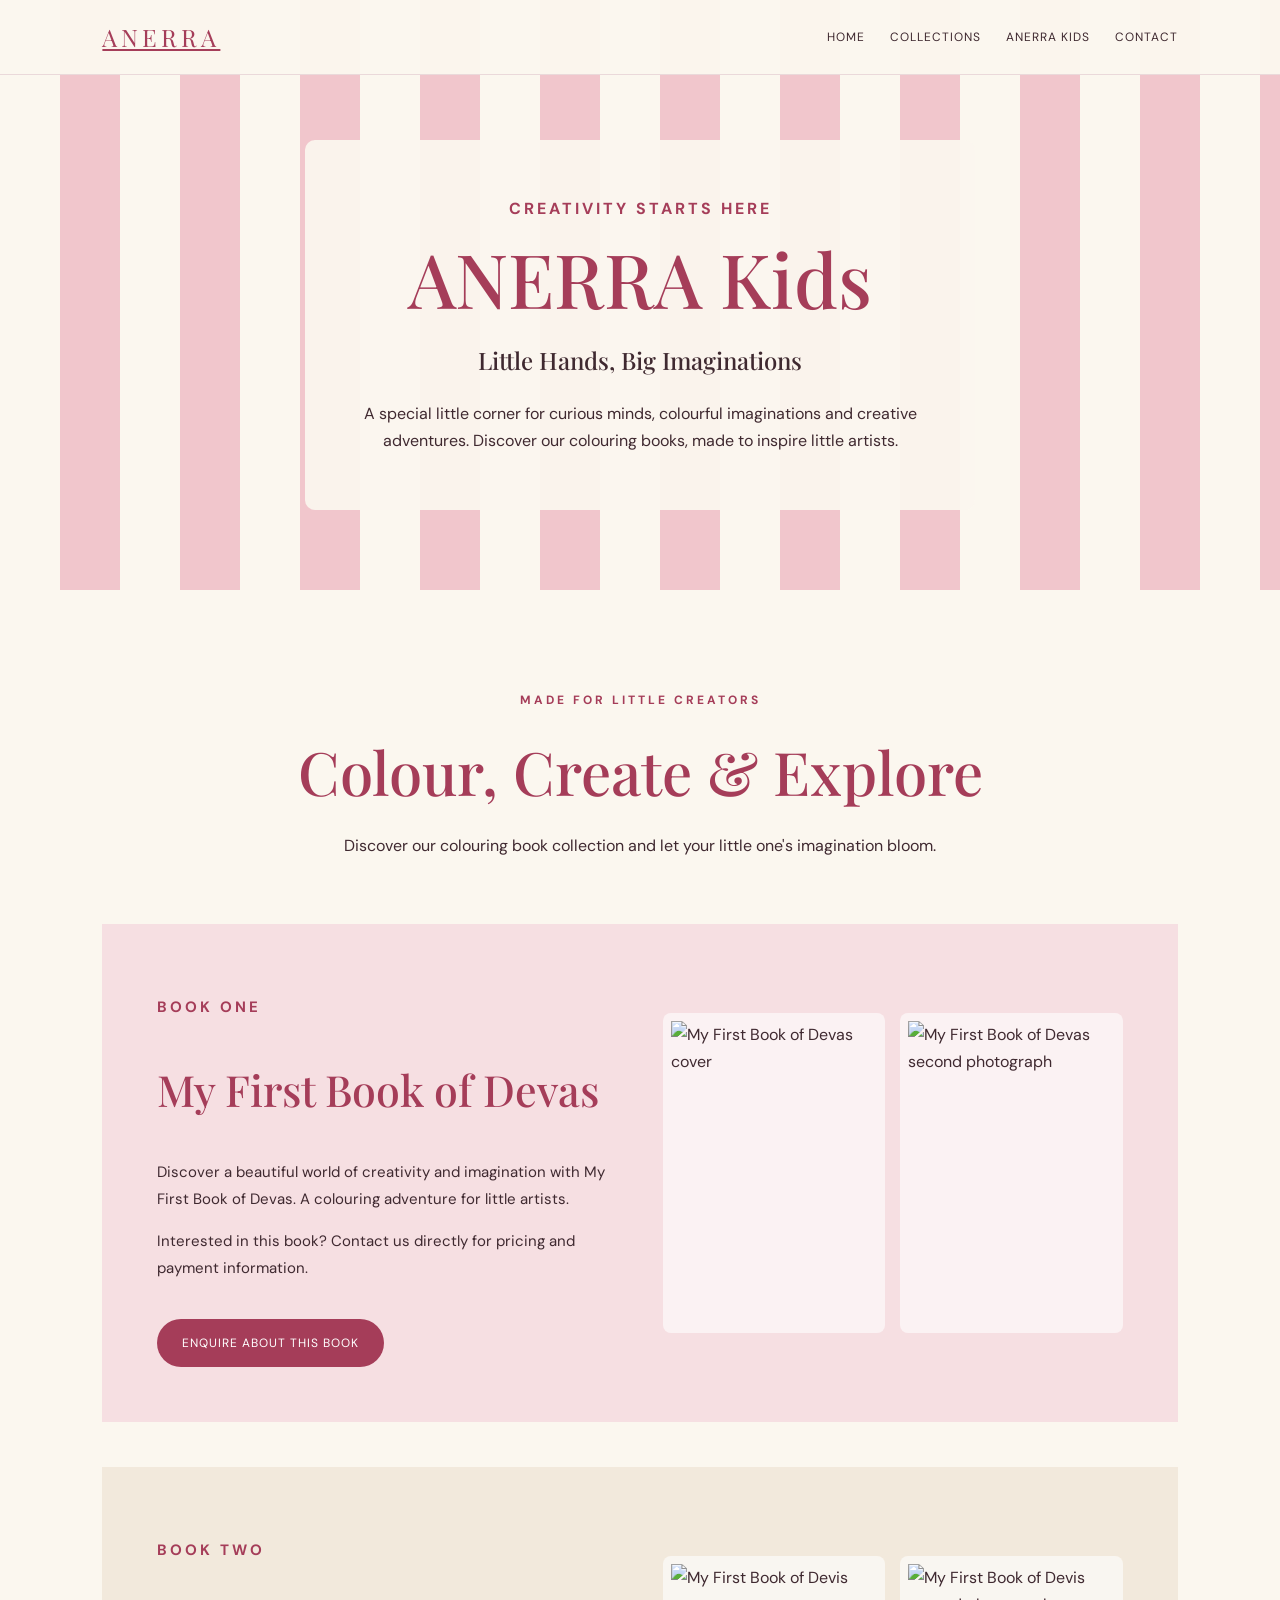
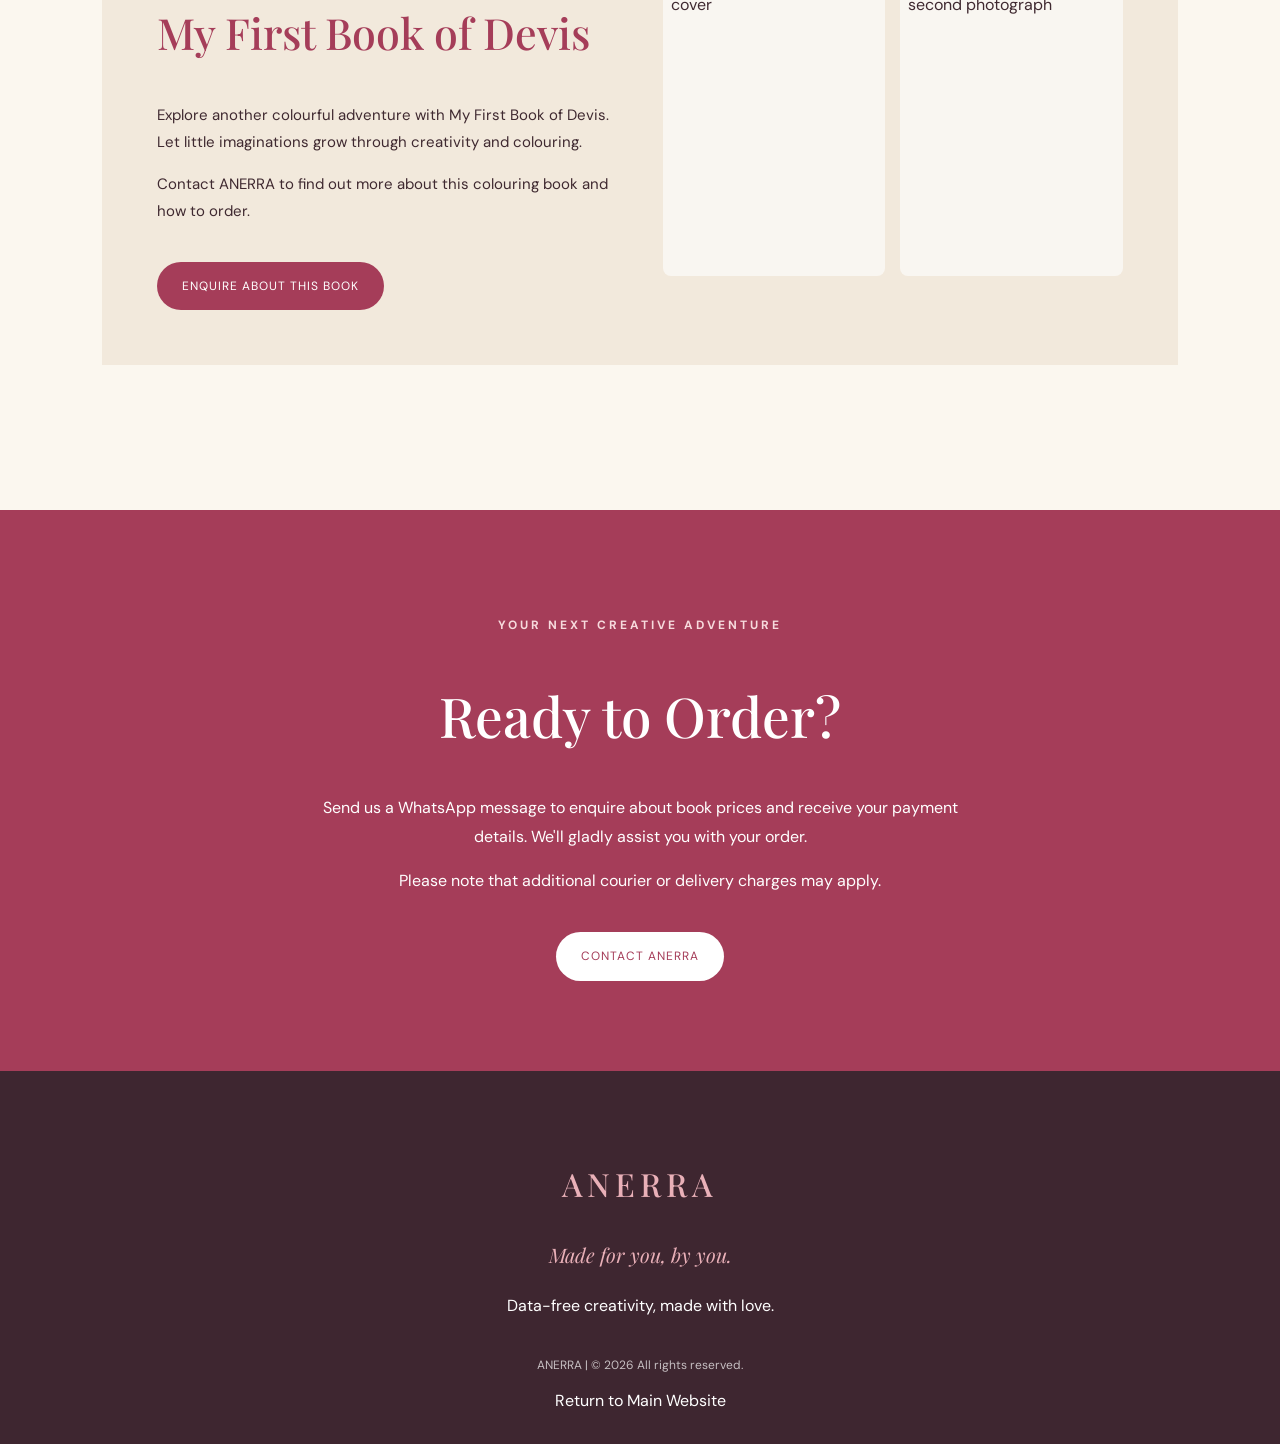
==== anerra-kids.html @ fc29ae84 "Update ANERRA Kids page title and content" ====
<!DOCTYPE html>
<html lang="en">

<head>
    <meta charset="UTF-8">
    <meta name="viewport" content="width=device-width, initial-scale=1.0">

    <title>ANERRA Kids | Made for You, by You</title>

    <meta name="description"
          content="Discover ANERRA Kids colouring books. Creative colouring adventures for little ones.">

    <link rel="stylesheet" href="style.css">
</head>

<body>

<!-- HEADER -->

<header>

    <a href="index.html" class="logo">
        ANERRA
    </a>

    <button class="menu-button"
            onclick="toggleMenu()"
            aria-label="Open navigation menu">
        ☰
    </button>

    <nav id="navMenu">
        <a href="index.html">Home</a>
        <a href="index.html#services">Collections</a>
        <a href="anerra-kids.html">ANERRA Kids</a>
        <a href="index.html#contact">Contact</a>
    </nav>

</header>


<main>

    <!-- HERO SECTION -->

    <section class="kids-hero">

        <div class="kids-hero-content">

            <p class="section-title">
                CREATIVITY STARTS HERE
            </p>

            <h1>ANERRA Kids</h1>

            <h2>Little Hands, Big Imaginations</h2>

            <p>
                A special little corner for curious minds,
                colourful imaginations and creative adventures.
                Discover our colouring books, made to inspire
                little artists.
            </p>

        </div>

    </section>


    <!-- BOOK COLLECTION -->

    <section class="kids-collection">

        <div class="kids-heading">

            <p class="section-title">
                MADE FOR LITTLE CREATORS
            </p>

            <h2>Colour, Create & Explore</h2>

            <p>
                Discover our colouring book collection and
                let your little one's imagination bloom.
            </p>

        </div>


        <!-- DEVAS BOOK -->

        <article class="kids-book">

            <div class="kids-book-info">

                <p class="section-title">
                    BOOK ONE
                </p>

                <h3>My First Book of Devas</h3>

                <p>
                    Discover a beautiful world of creativity
                    and imagination with My First Book of Devas.
                    A colouring adventure for little artists.
                </p>

                <p>
                    Interested in this book? Contact us directly
                    for pricing and payment information.
                </p>

                <a class="kids-enquire"
                   href="https://wa.me/27671051304?text=Hello%20ANERRA!%20I%20would%20like%20to%20enquire%20about%20My%20First%20Book%20of%20Devas.">

                    Enquire About This Book

                </a>

            </div>


            <div class="kids-gallery">

                <img src="images/Devascoverpage1.jpg"
                     alt="My First Book of Devas cover">

                <img src="images/Devascoverpage2.jpg"
                     alt="My First Book of Devas second photograph">

            </div>

        </article>


        <!-- DEVIS BOOK -->

        <article class="kids-book">

            <div class="kids-book-info">

                <p class="section-title">
                    BOOK TWO
                </p>

                <h3>My First Book of Devis</h3>

                <p>
                    Explore another colourful adventure with
                    My First Book of Devis. Let little
                    imaginations grow through creativity
                    and colouring.
                </p>

                <p>
                    Contact ANERRA to find out more about
                    this colouring book and how to order.
                </p>

                <a class="kids-enquire"
                   href="https://wa.me/27671051304?text=Hello%20ANERRA!%20I%20would%20like%20to%20enquire%20about%20My%20First%20Book%20of%20Devis.">

                    Enquire About This Book

                </a>

            </div>


            <div class="kids-gallery">

                <img src="images/Deviscoverpage1.jpg"
                     alt="My First Book of Devis cover">

                <img src="images/Deviscoverpage2.jpg"
                     alt="My First Book of Devis second photograph">

            </div>

        </article>

    </section>


    <!-- ORDER INFORMATION -->

    <section class="kids-delivery">

        <p class="section-title light">
            YOUR NEXT CREATIVE ADVENTURE
        </p>

        <h2>Ready to Order?</h2>

        <p>
            Send us a WhatsApp message to enquire about
            book prices and receive your payment details.
            We'll gladly assist you with your order.
        </p>

        <p>
            Please note that additional courier or
            delivery charges may apply.
        </p>

        <a class="kids-enquire"
           href="https://wa.me/27671051304?text=Hello%20ANERRA!%20I%20would%20like%20to%20enquire%20about%20ANERRA%20Kids.">

            Contact ANERRA

        </a>

    </section>

</main>


<!-- FOOTER -->

<footer>

    <h2>ANERRA</h2>

    <p class="footer-slogan">
        Made for you, by you.
    </p>

    <p>
        Data-free creativity, made with love.
    </p>

    <p class="copyright">
        ANERRA | © 2026 All rights reserved.
    </p>

    <a href="index.html"
       style="color:white; text-decoration:none;">

        Return to Main Website

    </a>

</footer>


<script src="script.js"></script>

</body>
</html>
---- style.css ----
@import url('https://fonts.googleapis.com/css2?family=DM+Sans:wght@400;500;600&family=Playfair+Display:ital,wght@0,500;0,600;1,500;1,600&display=swap');


/* =========================
   COLOURS
========================= */

:root {
    --cream: #fbf7ef;
    --cream-dark: #f2e9dc;
    --pink: #e9b0b8;
    --pink-light: #f6dfe2;
    --rose: #a53d59;
    --rose-dark: #76263d;
    --text: #3f2930;
    --white: #ffffff;
}


/* =========================
   GENERAL
========================= */

* {
    box-sizing: border-box;
}

html {
    scroll-behavior: smooth;
}

body {
    margin: 0;
    font-family: "DM Sans", sans-serif;
    background: var(--cream);
    color: var(--text);
    line-height: 1.7;
}

h1,
h2,
h3,
h4 {
    font-family: "Playfair Display", serif;
    font-weight: 500;
}

span {
    color: var(--rose);
    font-style: italic;
}

.section-title {
    color: var(--rose);
    font-size: 12px;
    font-weight: bold;
    letter-spacing: 3px;
}

.light {
    color: #f7dadd;
}


/* =========================
   HEADER
========================= */

header {
    position: fixed;
    top: 0;
    width: 100%;
    height: 75px;

    background: rgba(251, 247, 239, 0.96);

    display: flex;
    align-items: center;
    justify-content: space-between;

    padding: 0 8%;

    z-index: 1000;

    border-bottom: 1px solid #ead9da;
}

.logo {
    font-family: "Playfair Display", serif;

    font-size: 24px;

    letter-spacing: 4px;

    color: var(--rose);
}

nav {
    display: flex;
    gap: 25px;
}

nav a {
    text-decoration: none;

    color: var(--text);

    font-size: 12px;

    text-transform: uppercase;

    letter-spacing: 1px;
}

nav a:hover {
    color: var(--rose);
}

.menu-button {
    display: none;

    background: none;

    border: none;

    font-size: 26px;

    color: var(--rose);

    cursor: pointer;
}


/* =========================
   HERO
========================= */

.hero {

    min-height: 100vh;

    display: flex;

    align-items: center;

    justify-content: center;

    text-align: center;

    padding: 120px 20px 80px;

    background:

    repeating-linear-gradient(
        90deg,
        #fbf7ef 0px,
        #fbf7ef 60px,
        #f1c6cc 60px,
        #f1c6cc 120px
    );
}

.hero-content {

    background: rgba(251, 247, 239, 0.9);

    padding: 60px;

    max-width: 750px;

    border-radius: 10px;
}

.flower-icon {
    font-size: 45px;
}

.hero h1 {

    font-size: clamp(50px, 8vw, 100px);

    margin: 10px 0;

    letter-spacing: 5px;

    color: var(--rose);
}

.hero h2 {

    font-size: clamp(35px, 5vw, 65px);

    margin: 10px 0;
}

.hero-text {

    color: var(--rose);

    letter-spacing: 2px;

    font-size: 13px;

    text-transform: uppercase;
}

.hero-buttons {

    margin-top: 30px;

    display: flex;

    gap: 15px;

    justify-content: center;

    flex-wrap: wrap;
}


/* =========================
   BUTTONS
========================= */

.btn {

    padding: 14px 24px;

    border-radius: 30px;

    text-decoration: none;

    font-size: 12px;

    text-transform: uppercase;

    letter-spacing: 1px;

    transition: 0.3s;
}

.primary {

    background: var(--rose);

    color: white;
}

.primary:hover {

    background: var(--rose-dark);

    transform: translateY(-3px);
}

.secondary {

    border: 1px solid var(--rose);

    color: var(--rose);
}


/* =========================
   INTRO
========================= */

.intro {

    max-width: 850px;

    margin: auto;

    padding: 110px 25px;

    text-align: center;
}

.intro h2 {

    font-size: clamp(35px, 5vw, 65px);

    line-height: 1.2;
}

.intro p {

    font-size: 17px;
}


/* =========================
   STORY
========================= */

.story {

    display: grid;

    grid-template-columns: 1fr 1fr;

    background: var(--cream-dark);
}

.story-left {

    background:

    linear-gradient(
        135deg,
        var(--pink),
        #d78f9c
    );

    min-height: 600px;

    display: flex;

    flex-direction: column;

    align-items: center;

    justify-content: center;

    color: white;

    text-align: center;
}

.big-flower {

    font-size: 120px;
}

.story-left p {

    font-family: "Playfair Display";

    font-size: 22px;

    letter-spacing: 3px;
}

.story-right {

    padding: 90px 12%;
}

.story-right h2 {

    font-size: 50px;

    line-height: 1.2;
}

.story-right h3 {

    color: var(--rose);

    font-style: italic;

    font-size: 24px;
}

.highlight {

    font-style: italic;

    color: var(--rose);
}


/* =========================
   SERVICES
========================= */

.services {

    padding: 110px 8%;
}

.services > h2 {

    font-size: 55px;

    margin-bottom: 50px;
}

.service-grid {

    display: grid;

    grid-template-columns: repeat(4, 1fr);

    gap: 20px;
}

.service-card {

    padding: 30px;

    min-height: 430px;

    background: var(--pink-light);

    transition: 0.3s;
}

.service-card:nth-child(2) {

    background: #f2e7cc;
}

.service-card:nth-child(3) {

    background: #e4b1b9;
}

.service-card:nth-child(4) {

    background: #ead9d4;
}

.service-card:hover {

    transform: translateY(-8px);
}

.service-icon {

    font-size: 40px;

    margin-bottom: 30px;
}

.service-card h3 {

    font-size: 27px;

    color: var(--rose);

    line-height: 1.1;
}

.service-card h4 {

    font-size: 18px;
}

.service-card p {

    font-size: 14px;
}


/* =========================
   MISSION
========================= */

.mission {

    background: var(--rose);

    color: white;

    padding: 120px 20px;

    text-align: center;
}

.mission-content {

    max-width: 800px;

    margin: auto;
}

.mission-flower {

    font-size: 60px;
}

.mission h2 {

    font-size: 55px;

    line-height: 1.2;
}

.mission h2 span {

    color: #ffe4e8;
}

.mission p {

    font-size: 16px;
}


/* =========================
   WHY ANERRA
========================= */

.why {

    padding: 110px 8%;

    text-align: center;
}

.why > h2 {

    font-size: 55px;
}

.why-grid {

    margin-top: 50px;

    display: grid;

    grid-template-columns: repeat(3, 1fr);

    gap: 20px;
}

.why-card {

    background: white;

    padding: 35px;

    text-align: left;

    min-height: 230px;

    border-top: 3px solid var(--pink);
}

.why-card span {

    font-size: 12px;

    font-style: normal;

    font-weight: bold;
}

.why-card h3 {

    color: var(--rose);

    font-size: 22px;
}


/* =========================
   GROWING
========================= */

.growing {

    padding: 110px 20px;

    text-align: center;

    background: var(--pink-light);
}

.growing h2 {

    font-size: 55px;

    line-height: 1.2;
}

.growing > p:not(.section-title) {

    max-width: 650px;

    margin: auto;
}

.coming-soon {

    margin: 40px auto;

    padding: 20px;

    max-width: 400px;

    border: 1px solid var(--rose);
}

.coming-soon p {

    color: var(--rose);

    font-size: 11px;

    letter-spacing: 3px;
}

.make-beautiful {

    font-size: 28px;

    color: var(--rose);

    font-style: italic;
}


/* =========================
   CONTACT
========================= */

.contact {

    display: grid;

    grid-template-columns: 1fr 1fr;

    gap: 80px;

    padding: 100px 10%;

    background: var(--cream-dark);
}

.contact h2 {

    font-size: 55px;

    line-height: 1.2;
}

.contact-right {

    display: flex;

    flex-direction: column;

    justify-content: center;

    gap: 30px;
}

.contact-item small {

    display: block;

    color: var(--rose);

    font-size: 11px;

    letter-spacing: 2px;
}

.contact-item a {

    color: var(--text);

    font-family: "Playfair Display";

    font-size: 20px;

    text-decoration: none;
}

.whatsapp-btn {

    display: inline-block;

    width: fit-content;

    background: var(--rose);

    color: white;

    padding: 15px 25px;

    text-decoration: none;

    border-radius: 30px;

    font-size: 13px;
}


/* =========================
   FOOTER
========================= */

footer {

    background: #3e2630;

    color: white;

    text-align: center;

    padding: 60px 20px 30px;
}

footer h2 {

    color: var(--pink);

    letter-spacing: 5px;

    font-size: 32px;
}

.footer-slogan {

    font-family: "Playfair Display";

    font-size: 20px;

    font-style: italic;

    color: var(--pink);
}

.copyright {

    margin-top: 35px;

    font-size: 12px;

    opacity: 0.7;
}


/* =========================
   MOBILE
========================= */

@media (max-width: 900px) {

    .service-grid {

        grid-template-columns: repeat(2, 1fr);
    }

    .why-grid {

        grid-template-columns: repeat(2, 1fr);
    }

    .story {

        grid-template-columns: 1fr;
    }

    .contact {

        grid-template-columns: 1fr;
    }

}


@media (max-width: 650px) {

    header {

        padding: 0 6%;
    }

    .menu-button {

        display: block;
    }

    nav {

        display: none;

        position: absolute;

        top: 75px;

        left: 0;

        width: 100%;

        background: var(--cream);

        flex-direction: column;

        padding: 25px;

        border-bottom: 1px solid var(--pink);
    }

    nav.active {

        display: flex;
    }

    .hero-content {

        padding: 40px 20px;
    }

    .story-right {

        padding: 60px 8%;
    }

    .story-right h2 {

        font-size: 40px;
    }

    .services > h2,
    .why > h2,
    .mission h2,
    .growing h2,
    .contact h2 {

        font-size: 40px;
    }

    .service-grid {

        grid-template-columns: 1fr;
    }

    .why-grid {

        grid-template-columns: 1fr;
    }

}
.logo {
    display: flex;
    align-items: center;
}

.logo img {
    width: 110px;
    height: 110px;
    object-fit: contain;
    display: block;
}

.form-btn {
    display: inline-block;
    background: #D8A7B1;
    color: white;
    padding: 16px 30px;
    border-radius: 30px;
    text-decoration: none;
    font-size: 13px;
    letter-spacing: 1px;
    margin-top: 25px;
    transition: 0.3s;
}

.form-btn:hover {
    opacity: 0.85;
    transform: translateY(-2px);
}

/* ================================
   ANERRA FAQ SECTION
================================ */

.anerra-faq {
  position: relative;
  padding: 100px 20px;
  background: #faf7f2;
  color: #3f3028;
}

.faq-container {
  width: min(100%, 950px);
  margin: 0 auto;
}

/* Heading */

.faq-heading {
  text-align: center;
  max-width: 700px;
  margin: 0 auto 55px;
}

.faq-eyebrow {
  margin: 0 0 12px;
  font-size: 12px;
  font-weight: 700;
  letter-spacing: 3px;
  text-transform: uppercase;
  color: #8a6a4a;
}

.faq-heading h2 {
  margin: 0 0 18px;
  font-family: Georgia, "Times New Roman", serif;
  font-size: clamp(36px, 5vw, 56px);
  font-weight: 500;
  line-height: 1.1;
  color: #3f3028;
}

.faq-heading p {
  margin: 0 auto;
  max-width: 600px;
  font-size: 16px;
  line-height: 1.8;
  color: #75665d;
}

/* FAQ List */

.faq-list {
  display: flex;
  flex-direction: column;
  gap: 12px;
}

/* Individual FAQ */

.faq-item {
  background: #ffffff;
  border: 1px solid rgba(63, 48, 40, 0.12);
  border-radius: 12px;
  overflow: hidden;
  transition: border-color 0.3s ease,
              box-shadow 0.3s ease,
              transform 0.3s ease;
}

.faq-item:hover {
  border-color: rgba(138, 106, 74, 0.45);
  box-shadow: 0 8px 25px rgba(63, 48, 40, 0.07);
}

/* Question */

.faq-item summary {
  position: relative;
  cursor: pointer;
  list-style: none;
  padding: 23px 60px 23px 25px;
  font-family: Georgia, "Times New Roman", serif;
  font-size: 18px;
  font-weight: 500;
  color: #3f3028;
  transition: color 0.3s ease;
}

/* Remove default arrow */

.faq-item summary::-webkit-details-marker {
  display: none;
}

.faq-item summary::marker {
  display: none;
}

/* Plus icon */

.faq-item summary::after {
  content: "+";
  position: absolute;
  right: 25px;
  top: 50%;
  transform: translateY(-50%);
  font-family: Arial, sans-serif;
  font-size: 25px;
  font-weight: 300;
  color: #8a6a4a;
  transition: transform 0.3s ease;
}

.faq-item[open] summary::after {
  content: "−";
  transform: translateY(-50%);
}

.faq-item[open] summary {
  color: #8a6a4a;
}

/* Answer */

.faq-answer {
  padding: 0 25px 25px;
}

.faq-answer p {
  margin: 0;
  padding-top: 3px;
  border-top: 1px solid rgba(63, 48, 40, 0.08);
  padding-top: 20px;
  font-size: 15px;
  line-height: 1.8;
  color: #75665d;
}

/* Contact CTA */

.faq-contact {
  margin-top: 60px;
  padding: 45px 30px;
  text-align: center;
  background: #3f3028;
  border-radius: 16px;
  color: #ffffff;
}

.faq-contact h3 {
  margin: 0 0 12px;
  font-family: Georgia, "Times New Roman", serif;
  font-size: 30px;
  font-weight: 500;
}

.faq-contact p {
  max-width: 550px;
  margin: 0 auto 25px;
  font-size: 15px;
  line-height: 1.7;
  color: rgba(255, 255, 255, 0.8);
}

/* Button */

.faq-button {
  display: inline-block;
  padding: 13px 28px;
  border: 1px solid #ffffff;
  border-radius: 50px;
  background: #ffffff;
  color: #3f3028;
  text-decoration: none;
  font-size: 14px;
  font-weight: 600;
  transition: all 0.3s ease;
}

.faq-button:hover {
  background: transparent;
  color: #ffffff;
}

/* Mobile */

@media (max-width: 600px) {

  .anerra-faq {
    padding: 70px 16px;
  }

  .faq-heading {
    margin-bottom: 40px;
  }

  .faq-heading h2 {
    font-size: 38px;
  }

  .faq-heading p {
    font-size: 15px;
  }

  .faq-item summary {
    padding: 20px 55px 20px 20px;
    font-size: 16px;
  }

  .faq-item summary::after {
    right: 20px;
  }

  .faq-answer {
    padding: 0 20px 20px;
  }

  .faq-answer p {
    font-size: 14px;
    line-height: 1.7;
  }

  .faq-contact {
    margin-top: 45px;
    padding: 35px 20px;
  }

  .faq-contact h3 {
    font-size: 26px;
  }
}

/* =================================
   ANERRA KIDS PAGE
================================= */

.kids-hero {
    min-height: 65vh;
    display: flex;
    align-items: center;
    justify-content: center;
    text-align: center;
    padding: 140px 20px 80px;
    background:
        repeating-linear-gradient(
            90deg,
            var(--cream) 0px,
            var(--cream) 60px,
            #f1c6cc 60px,
            #f1c6cc 120px
        );
}

.kids-hero-content {
    background: rgba(251, 247, 239, 0.93);
    padding: 55px 35px;
    max-width: 800px;
    border-radius: 10px;
}

.kids-hero h1 {
    color: var(--rose);
    font-size: clamp(42px, 7vw, 75px);
    line-height: 1.1;
    margin: 15px 0;
}

.kids-hero p {
    font-size: 16px;
    max-width: 600px;
    margin: auto;
}

.kids-collection {
    padding: 100px 8%;
}

.kids-heading {
    text-align: center;
    margin-bottom: 65px;
}

.kids-heading h2 {
    font-size: clamp(38px, 5vw, 60px);
    color: var(--rose);
    margin: 10px 0;
}

.kids-heading p {
    max-width: 650px;
    margin: auto;
}

.kids-book {
    display: grid;
    grid-template-columns: 1fr 1fr;
    gap: 45px;
    align-items: center;
    padding: 55px;
    margin-bottom: 45px;
    background: var(--pink-light);
}

.kids-book:nth-of-type(even) {
    background: var(--cream-dark);
}

.kids-book-info h3 {
    font-size: clamp(30px, 4vw, 43px);
    color: var(--rose);
    line-height: 1.2;
}

.kids-book-info p {
    font-size: 15px;
    line-height: 1.8;
}

.kids-gallery {
    display: grid;
    grid-template-columns: 1fr 1fr;
    gap: 15px;
}

.kids-gallery img {
    width: 100%;
    height: 320px;
    object-fit: contain;
    background: rgba(255,255,255,0.6);
    padding: 8px;
    border-radius: 8px;
}

.kids-enquire {
    display: inline-block;
    margin-top: 22px;
    padding: 14px 25px;
    background: var(--rose);
    color: white;
    text-decoration: none;
    border-radius: 30px;
    font-size: 12px;
    letter-spacing: 1px;
    text-transform: uppercase;
    transition: 0.3s;
}

.kids-enquire:hover {
    background: var(--rose-dark);
    transform: translateY(-3px);
}

.kids-delivery {
    text-align: center;
    padding: 90px 20px;
    background: var(--rose);
    color: white;
}

.kids-delivery h2 {
    font-size: clamp(35px, 5vw, 55px);
    line-height: 1.2;
}

.kids-delivery p {
    max-width: 650px;
    margin: 15px auto;
    line-height: 1.8;
}

.kids-delivery .kids-enquire {
    background: white;
    color: var(--rose);
}

.kids-delivery .kids-enquire:hover {
    background: var(--pink-light);
}

@media (max-width: 900px) {
    .kids-book {
        grid-template-columns: 1fr;
        padding: 35px;
    }

    .kids-gallery img {
        height: 350px;
    }
}

@media (max-width: 600px) {
    .kids-hero {
        min-height: auto;
        padding: 115px 15px 60px;
    }

    .kids-hero-content {
        padding: 35px 20px;
    }

    .kids-collection {
        padding: 70px 5%;
    }

    .kids-book {
        padding: 22px;
        gap: 25px;
    }

    .kids-gallery {
        grid-template-columns: 1fr 1fr;
        gap: 8px;
    }

    .kids-gallery img {
        height: 230px;
    }

    .kids-book-info h3 {
        font-size: 32px;
    }

    .kids-delivery {
        padding: 70px 20px;
    }
}
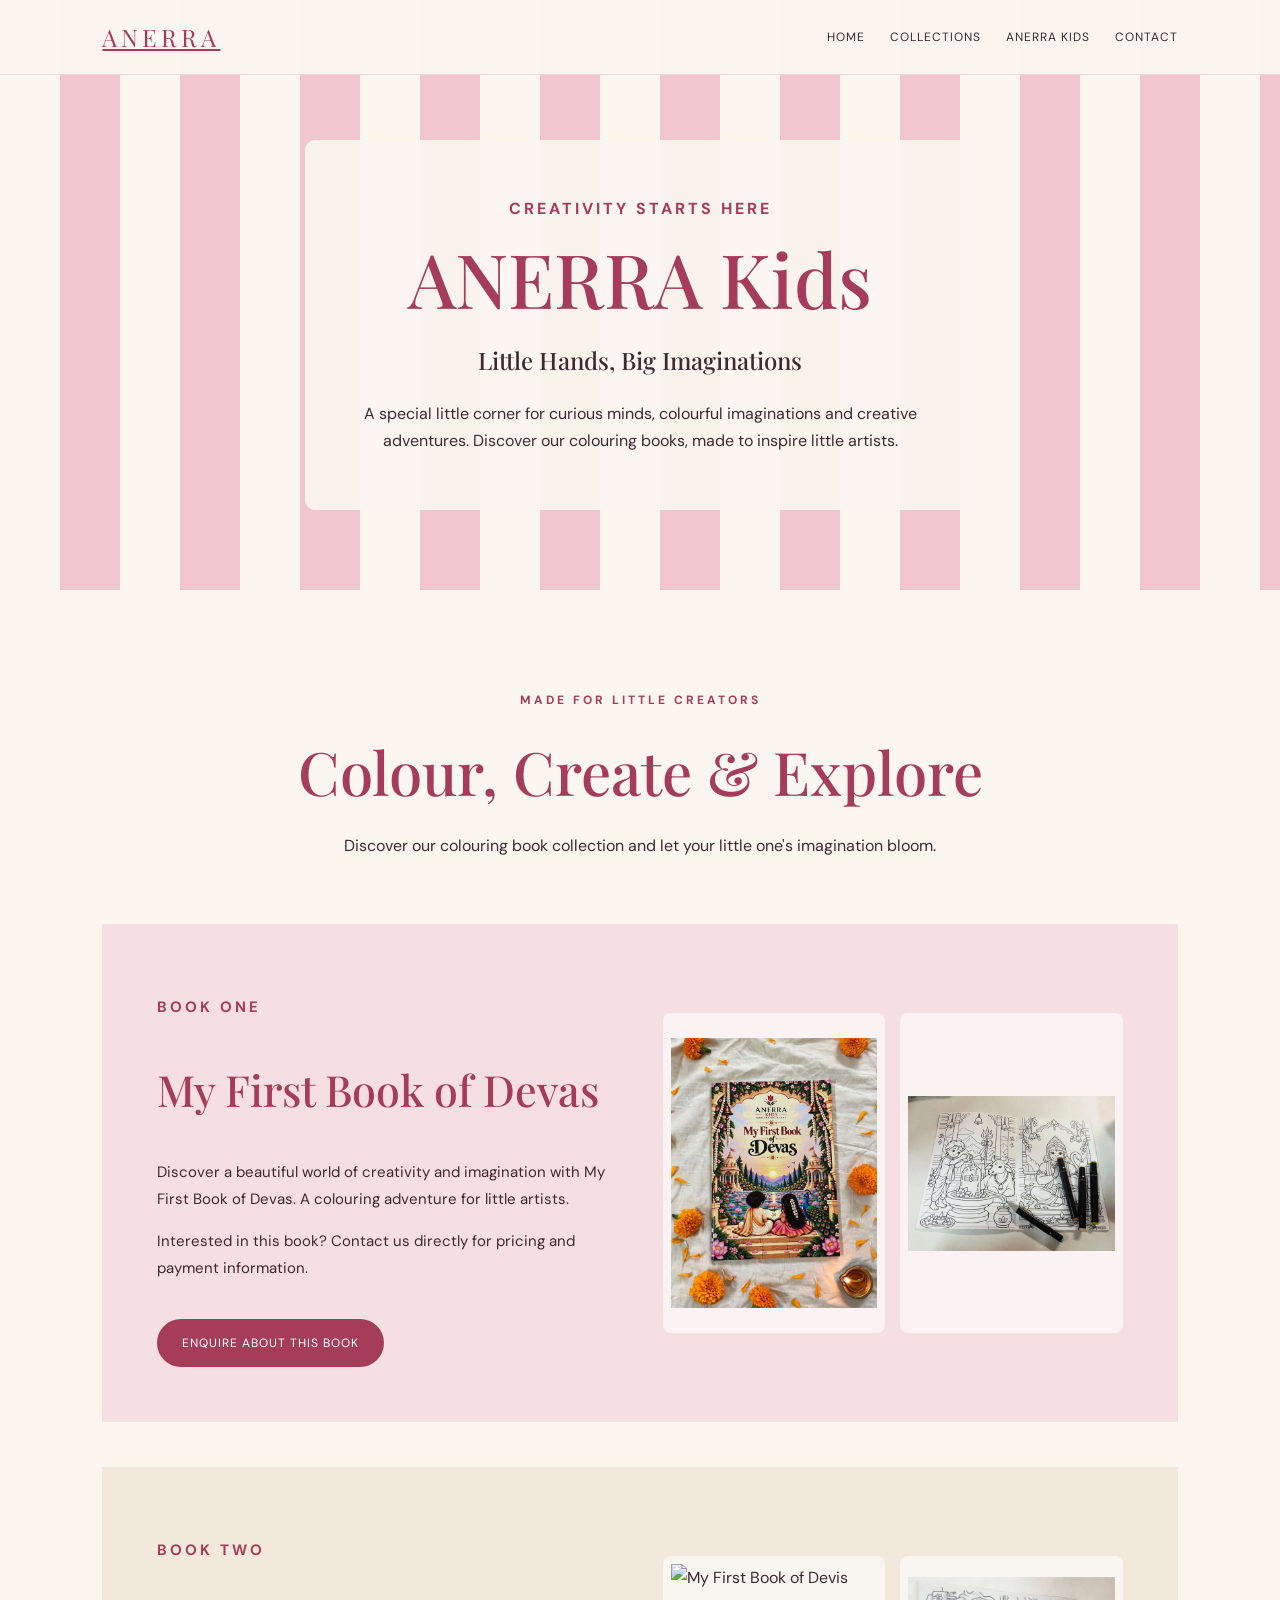
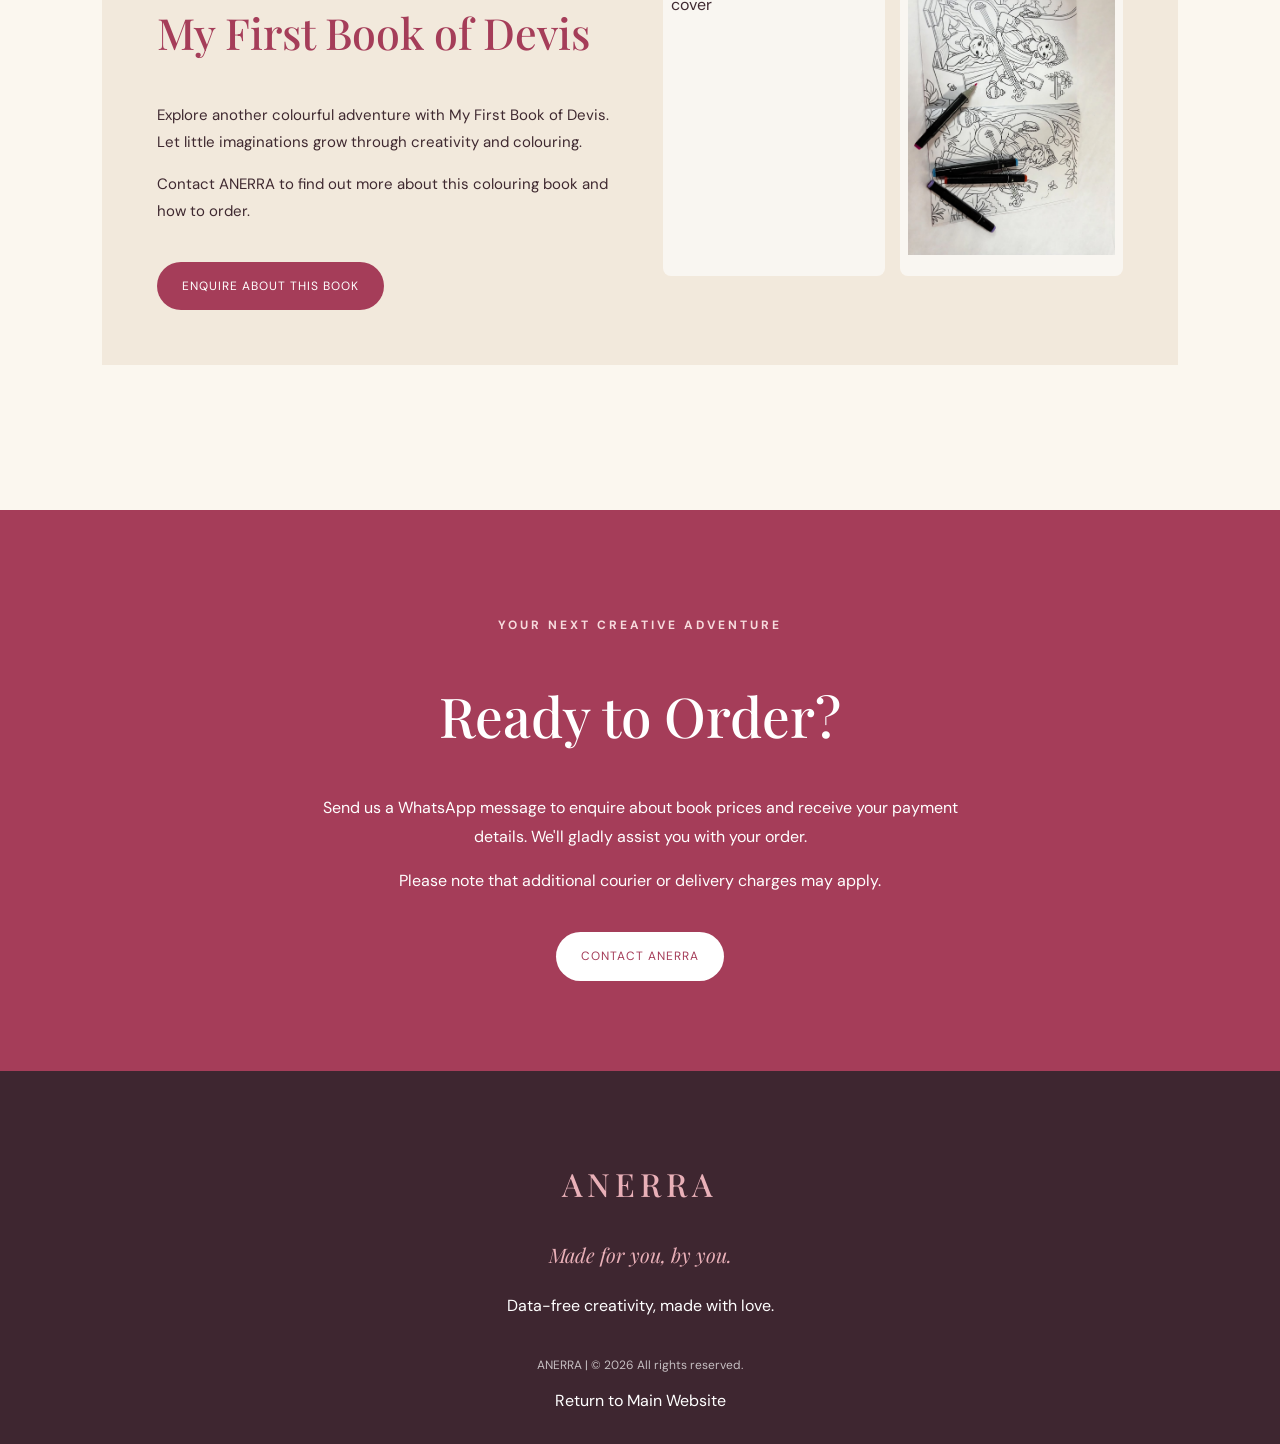
==== commit 8bc27637: "Update image source paths in anerra-kids.html" ====
--- a/anerra-kids.html
+++ b/anerra-kids.html
@@ -122,10 +122,10 @@
 
             <div class="kids-gallery">
 
-                <img src="images/Devascoverpage1.jpg"
+                <img src="Devascoverpage1.jpg"
                      alt="My First Book of Devas cover">
 
-                <img src="images/Devascoverpage2.jpg"
+                <img src="Devascoverpage2.jpg"
                      alt="My First Book of Devas second photograph">
 
             </div>
@@ -169,10 +169,10 @@
 
             <div class="kids-gallery">
 
-                <img src="images/Deviscoverpage1.jpg"
+                <img src="Deviscoverpage1.jpg"
                      alt="My First Book of Devis cover">
 
-                <img src="images/Deviscoverpage2.jpg"
+                <img src="Deviscoverpage2.jpg"
                      alt="My First Book of Devis second photograph">
 
             </div>
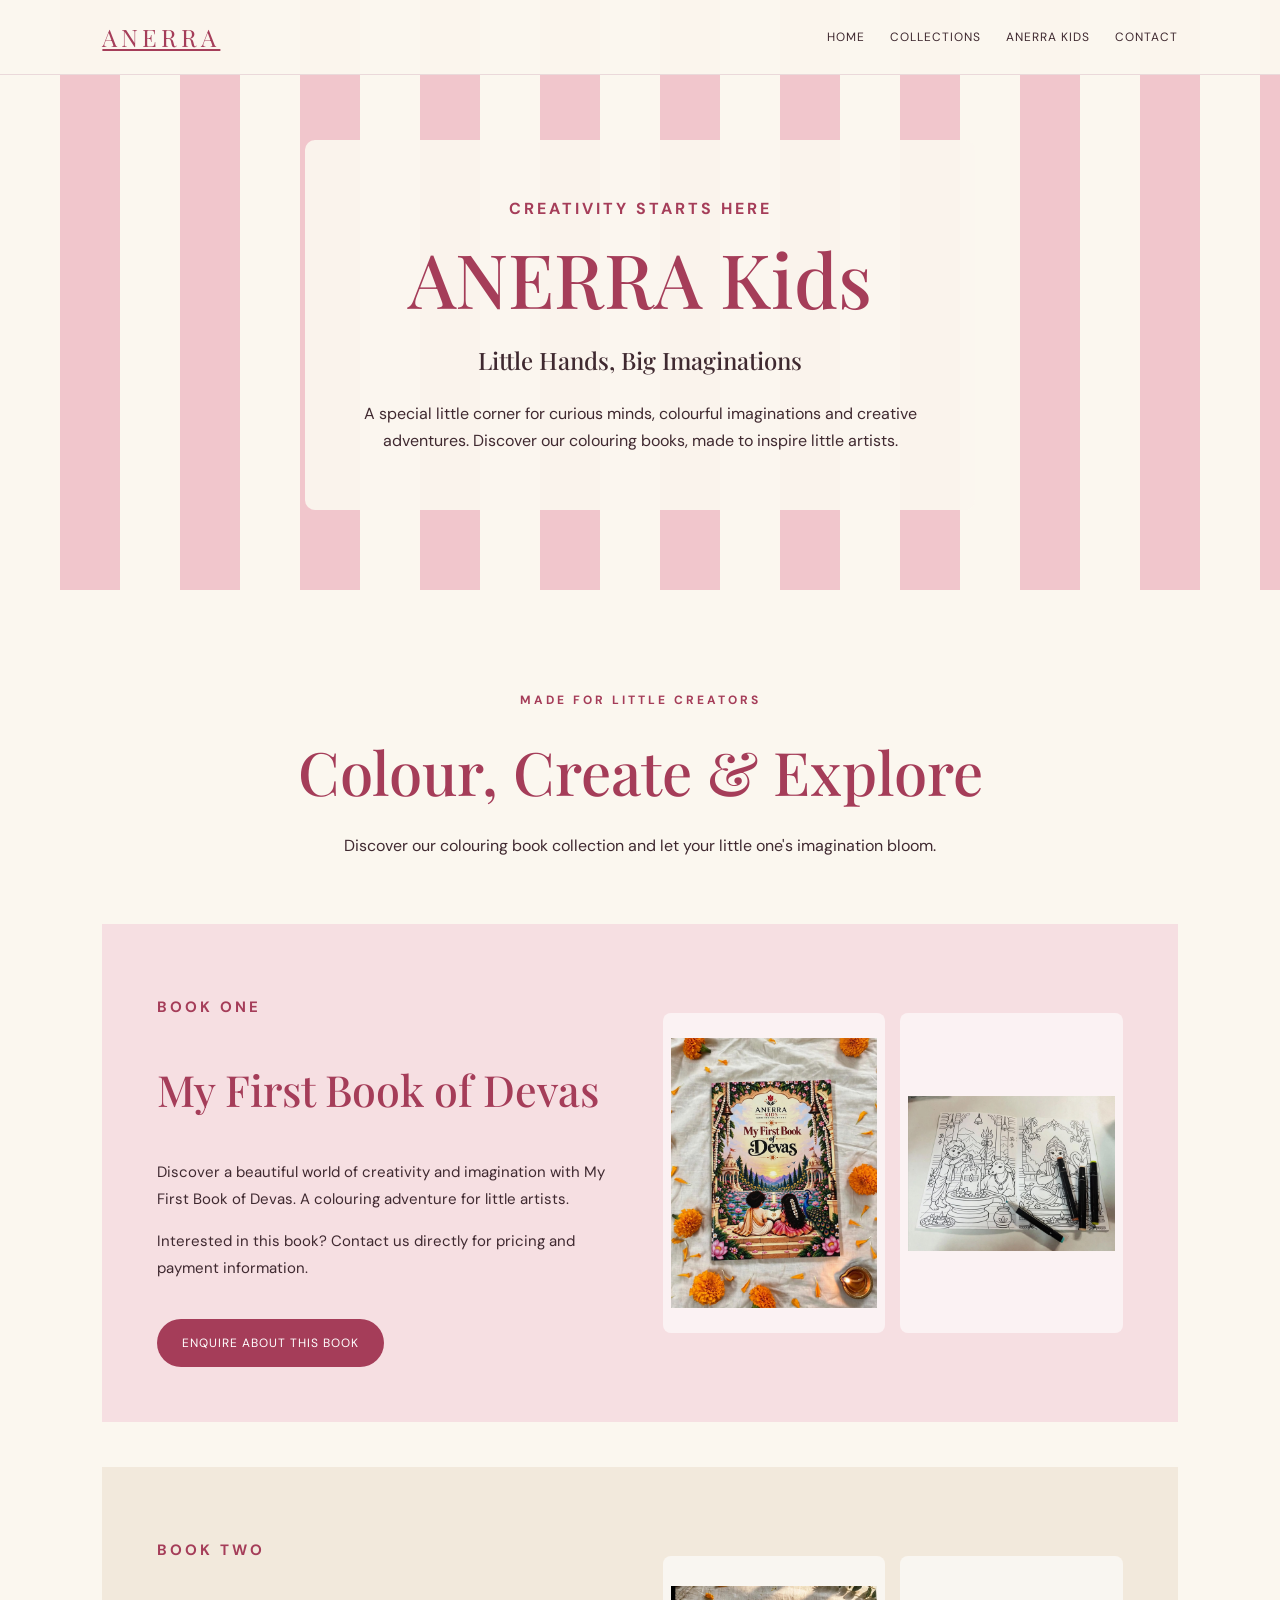
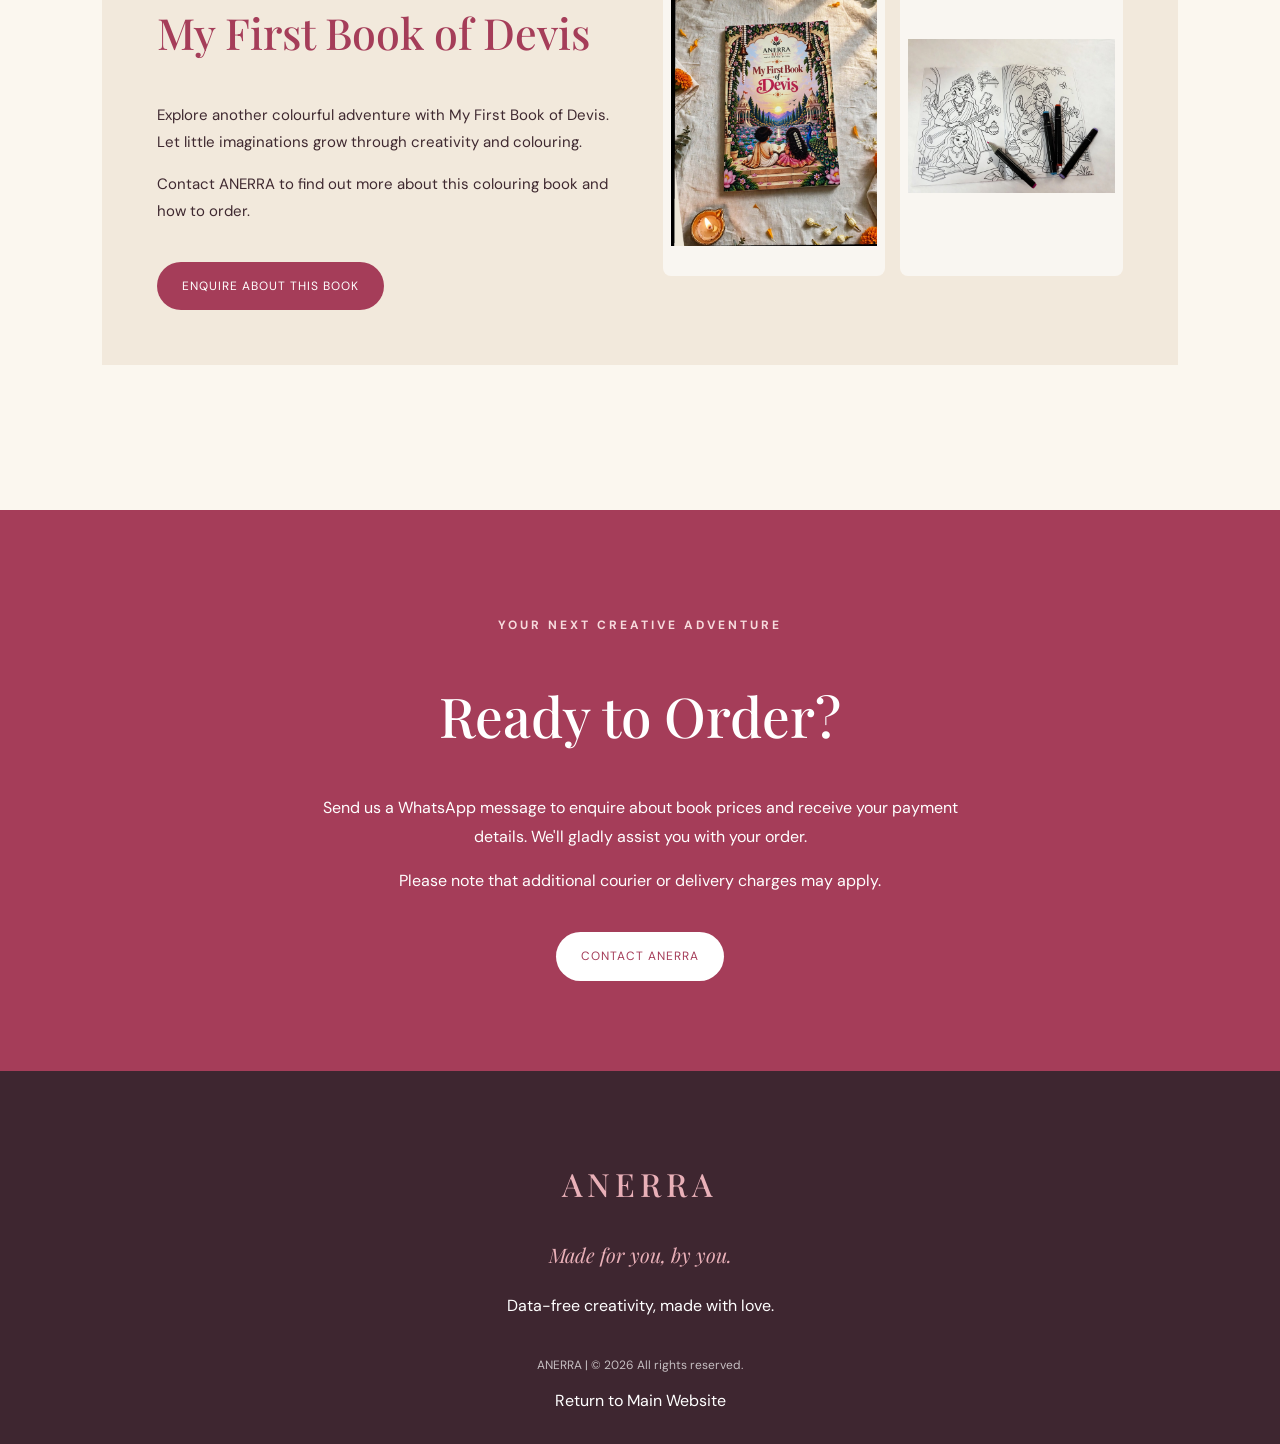
==== commit 82c14563: "Update anerra-kids.html" ====
--- a/anerra-kids.html
+++ b/anerra-kids.html
@@ -172,7 +172,7 @@
                 <img src="Deviscoverpage1.jpg"
                      alt="My First Book of Devis cover">
 
-                <img src="Deviscoverpage2.jpg"
+                <img src="Deviscoverpage2final.jpg"
                      alt="My First Book of Devis second photograph">
 
             </div>
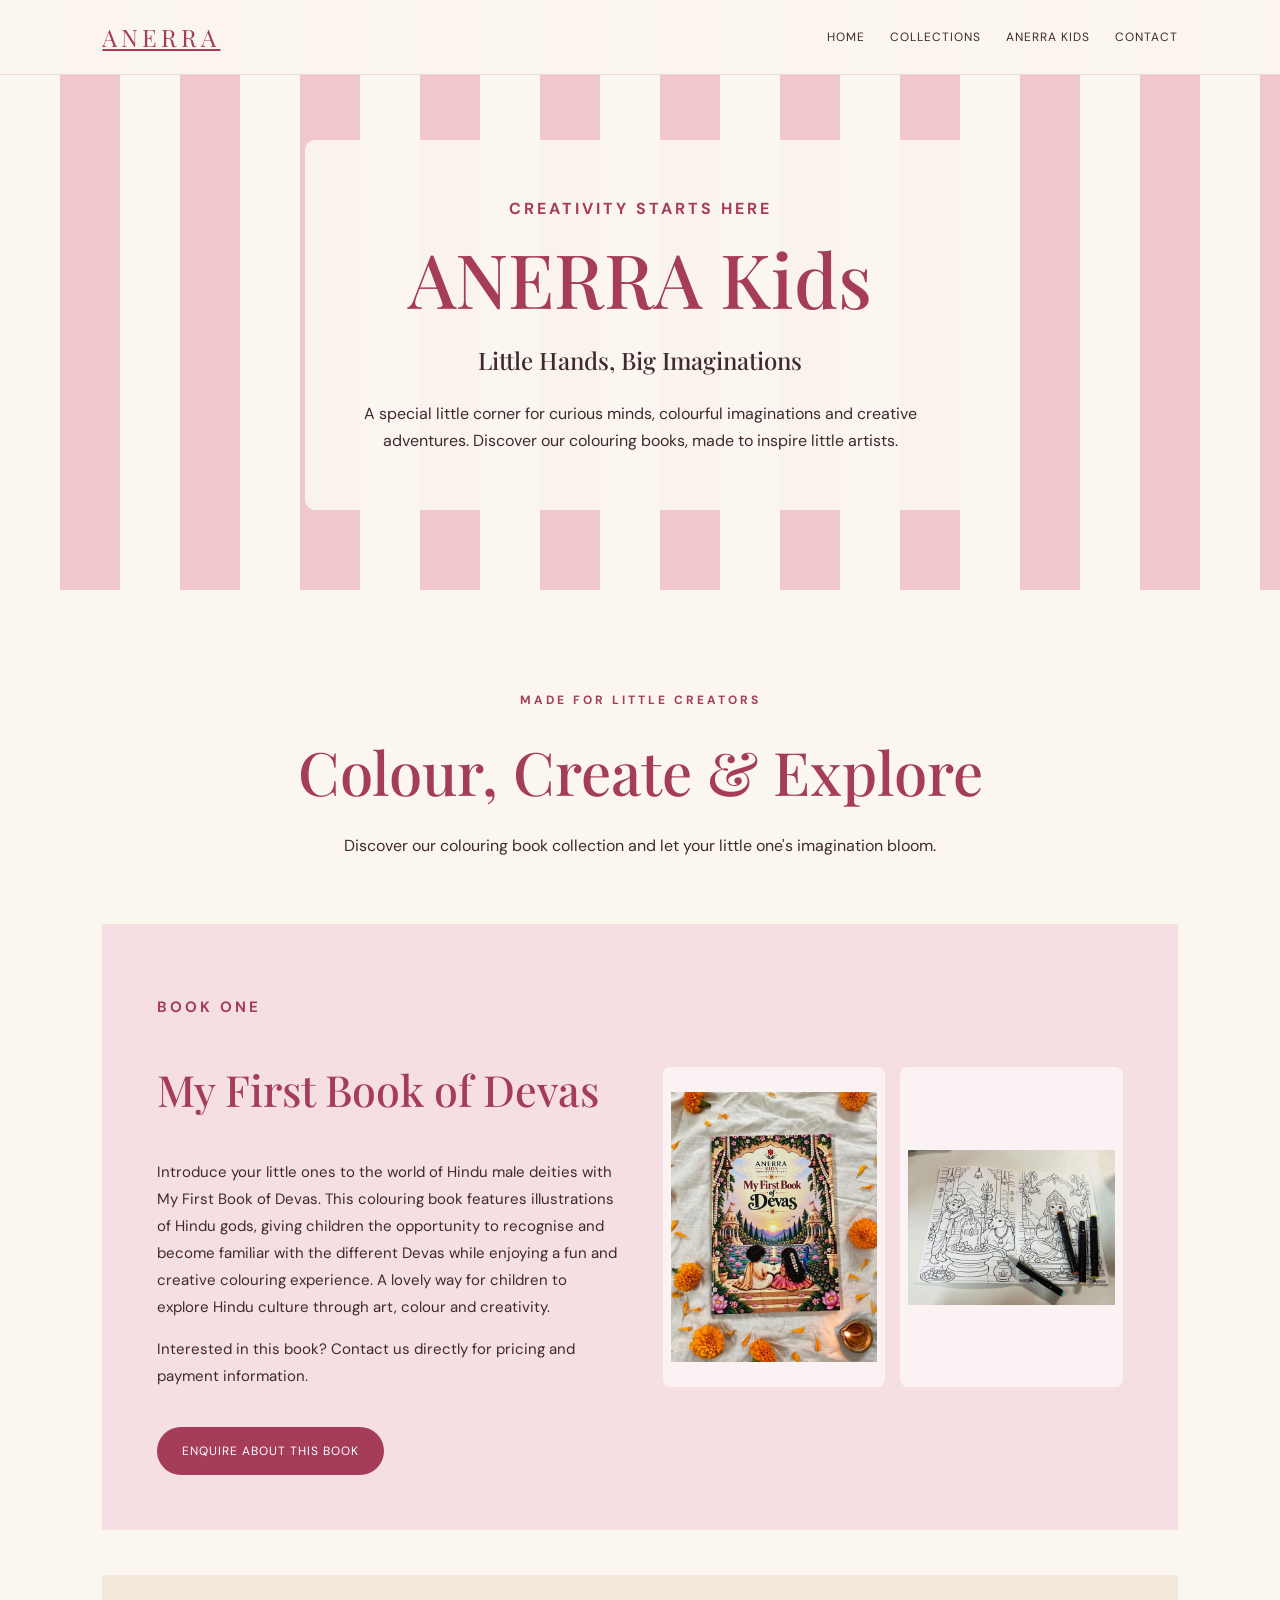
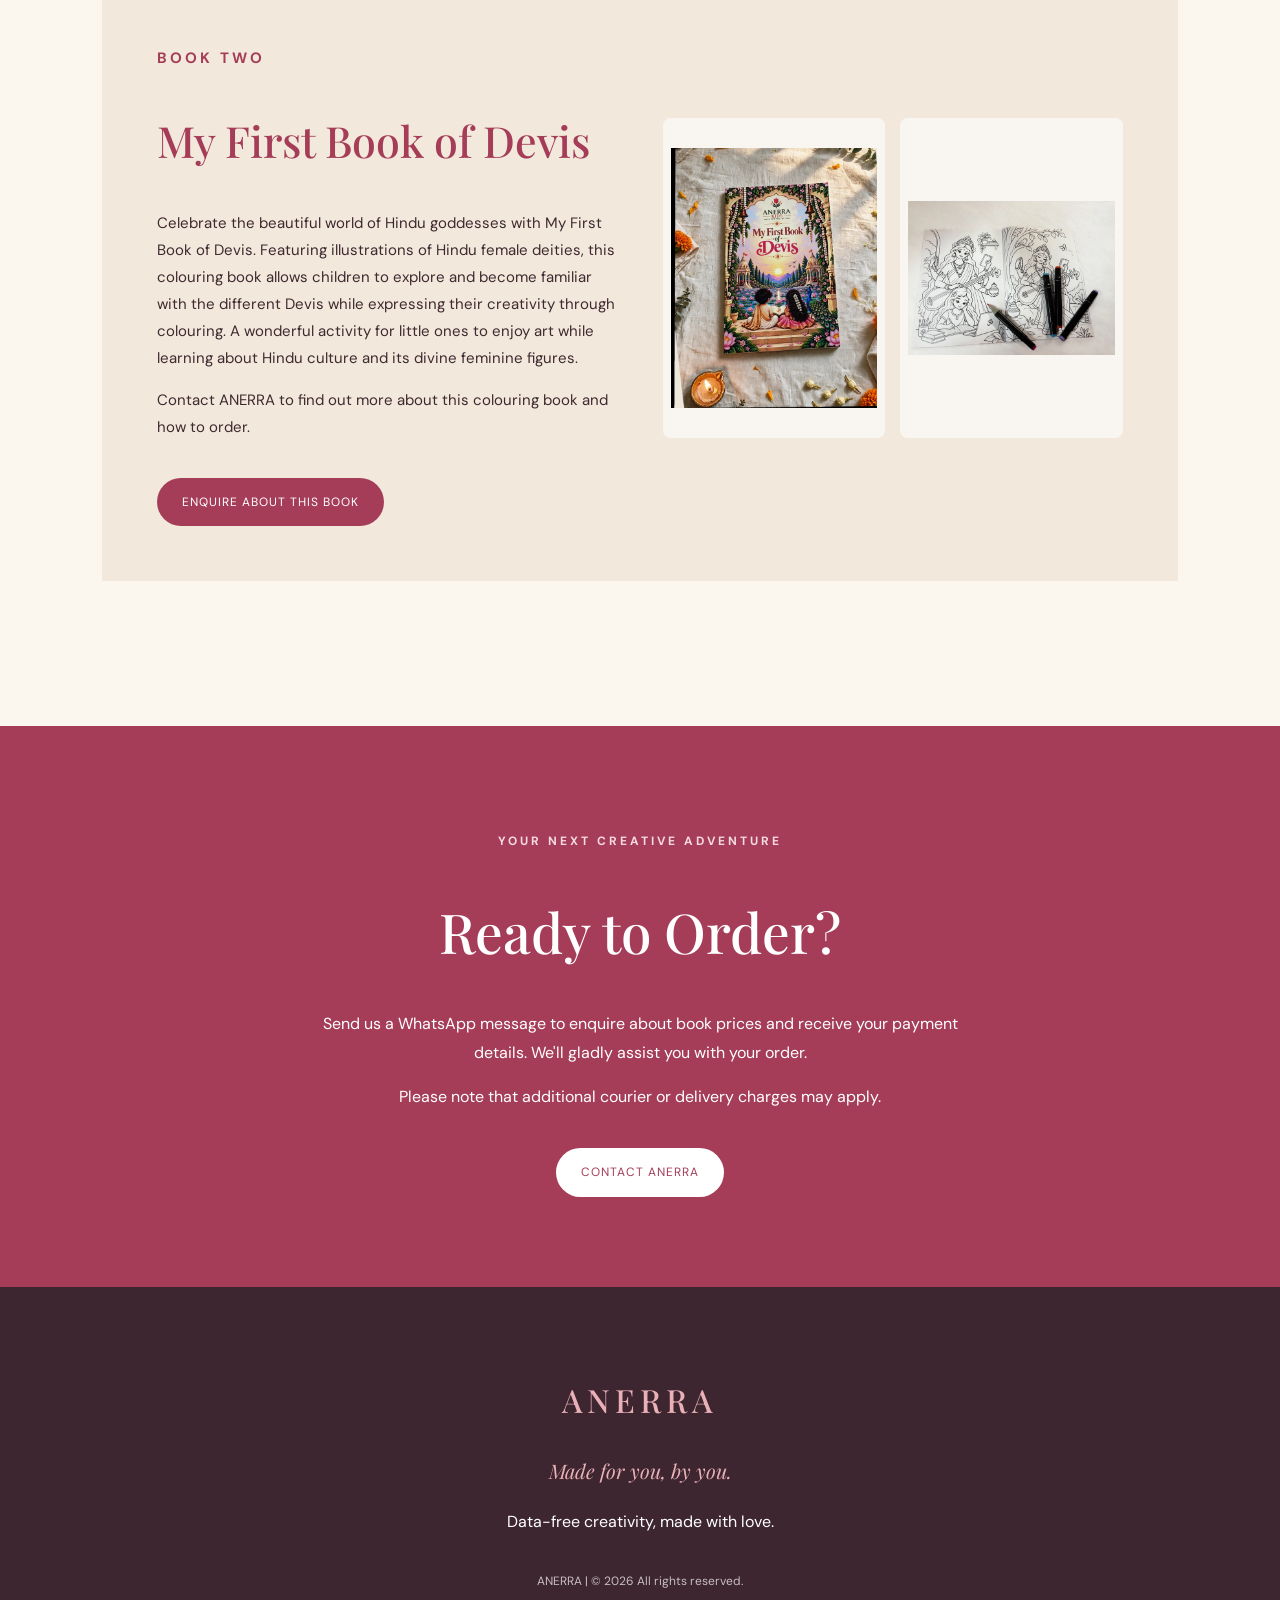
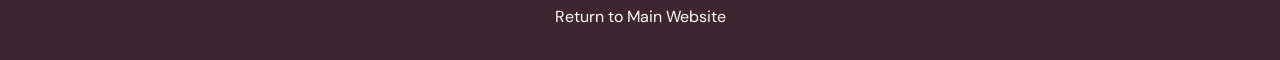
==== commit 4eabbee5: "Revise book descriptions for Devas and Devis Updated descriptions for 'My First Book of Devas' and '" ====
--- a/anerra-kids.html
+++ b/anerra-kids.html
@@ -100,9 +100,11 @@
                 <h3>My First Book of Devas</h3>
 
                 <p>
-                    Discover a beautiful world of creativity
-                    and imagination with My First Book of Devas.
-                    A colouring adventure for little artists.
+                   Introduce your little ones to the world of Hindu male deities with My First Book of Devas.
+
+This colouring book features illustrations of Hindu gods, giving children the opportunity to recognise and become familiar with the different Devas while enjoying a fun and creative colouring experience.
+
+A lovely way for children to explore Hindu culture through art, colour and creativity.
                 </p>
 
                 <p>
@@ -146,10 +148,11 @@
                 <h3>My First Book of Devis</h3>
 
                 <p>
-                    Explore another colourful adventure with
-                    My First Book of Devis. Let little
-                    imaginations grow through creativity
-                    and colouring.
+                    Celebrate the beautiful world of Hindu goddesses with My First Book of Devis.
+
+Featuring illustrations of Hindu female deities, this colouring book allows children to explore and become familiar with the different Devis while expressing their creativity through colouring.
+
+A wonderful activity for little ones to enjoy art while learning about Hindu culture and its divine feminine figures.
                 </p>
 
                 <p>
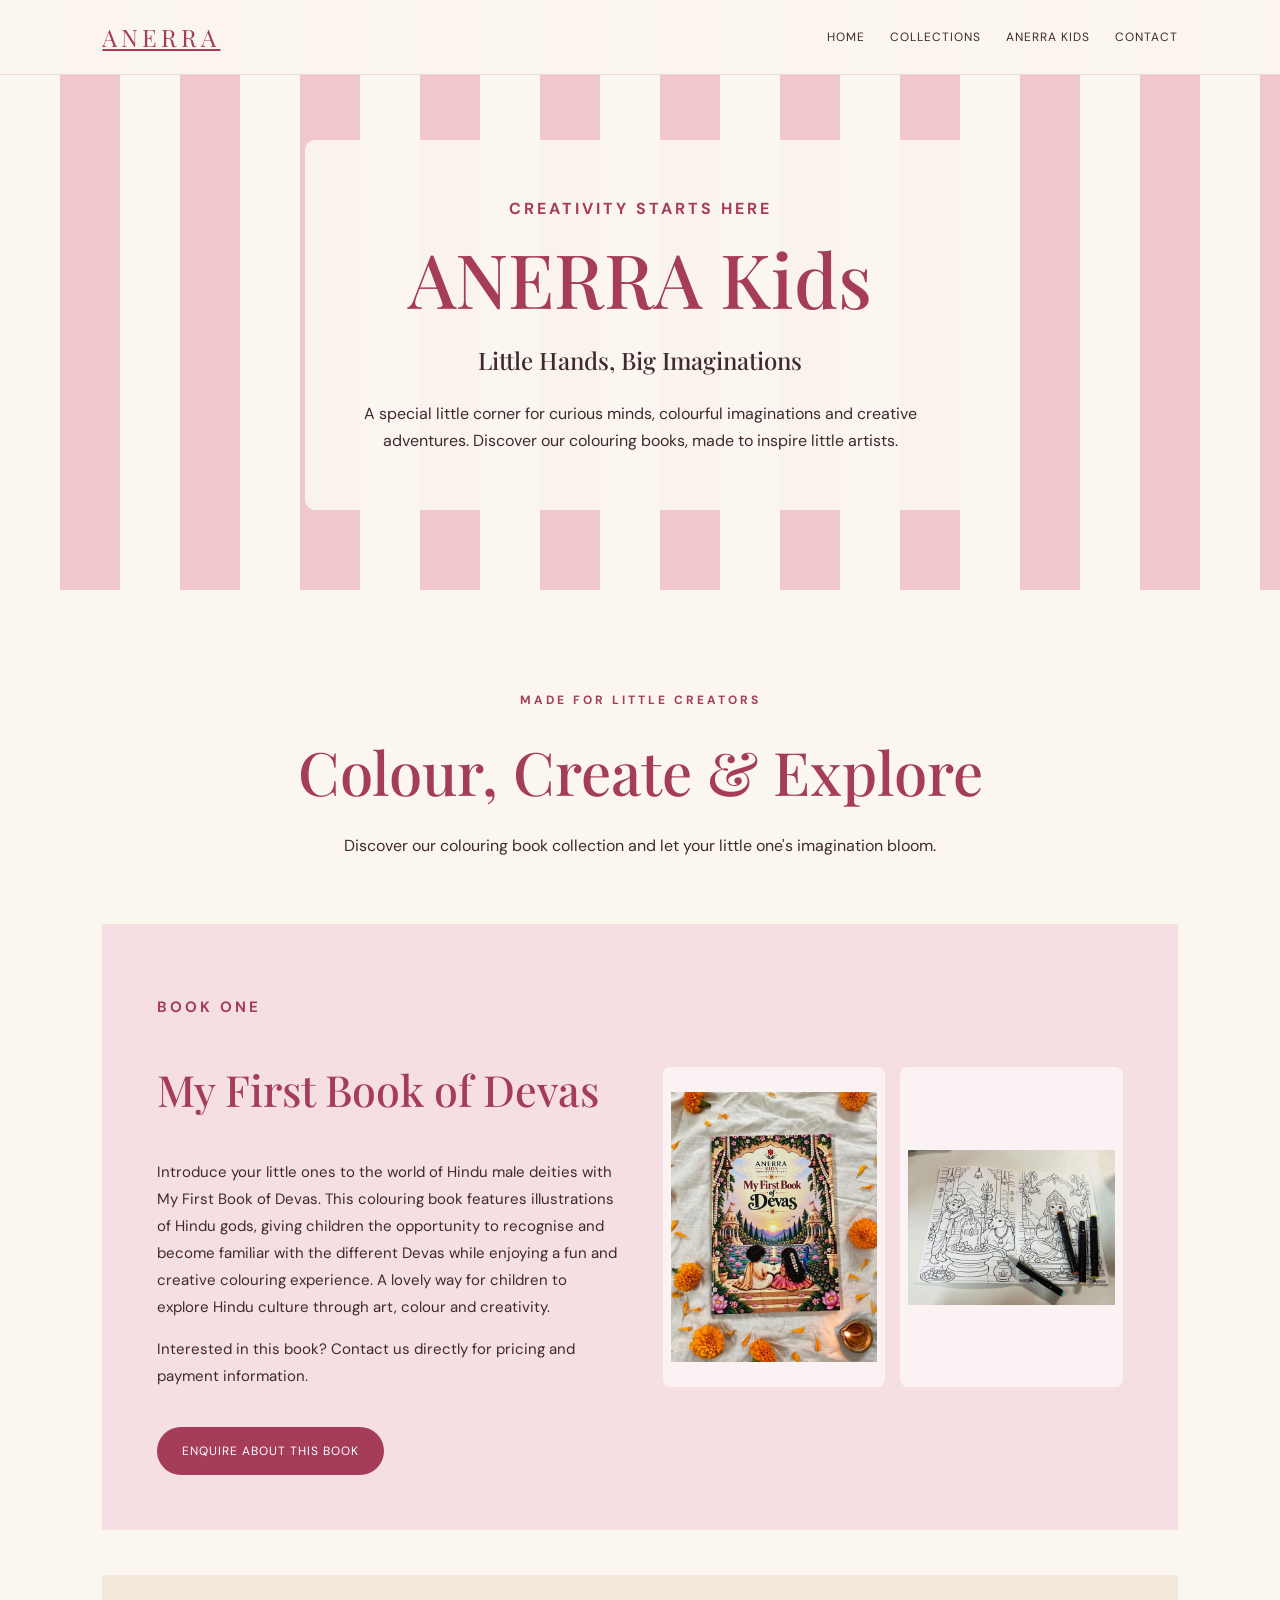
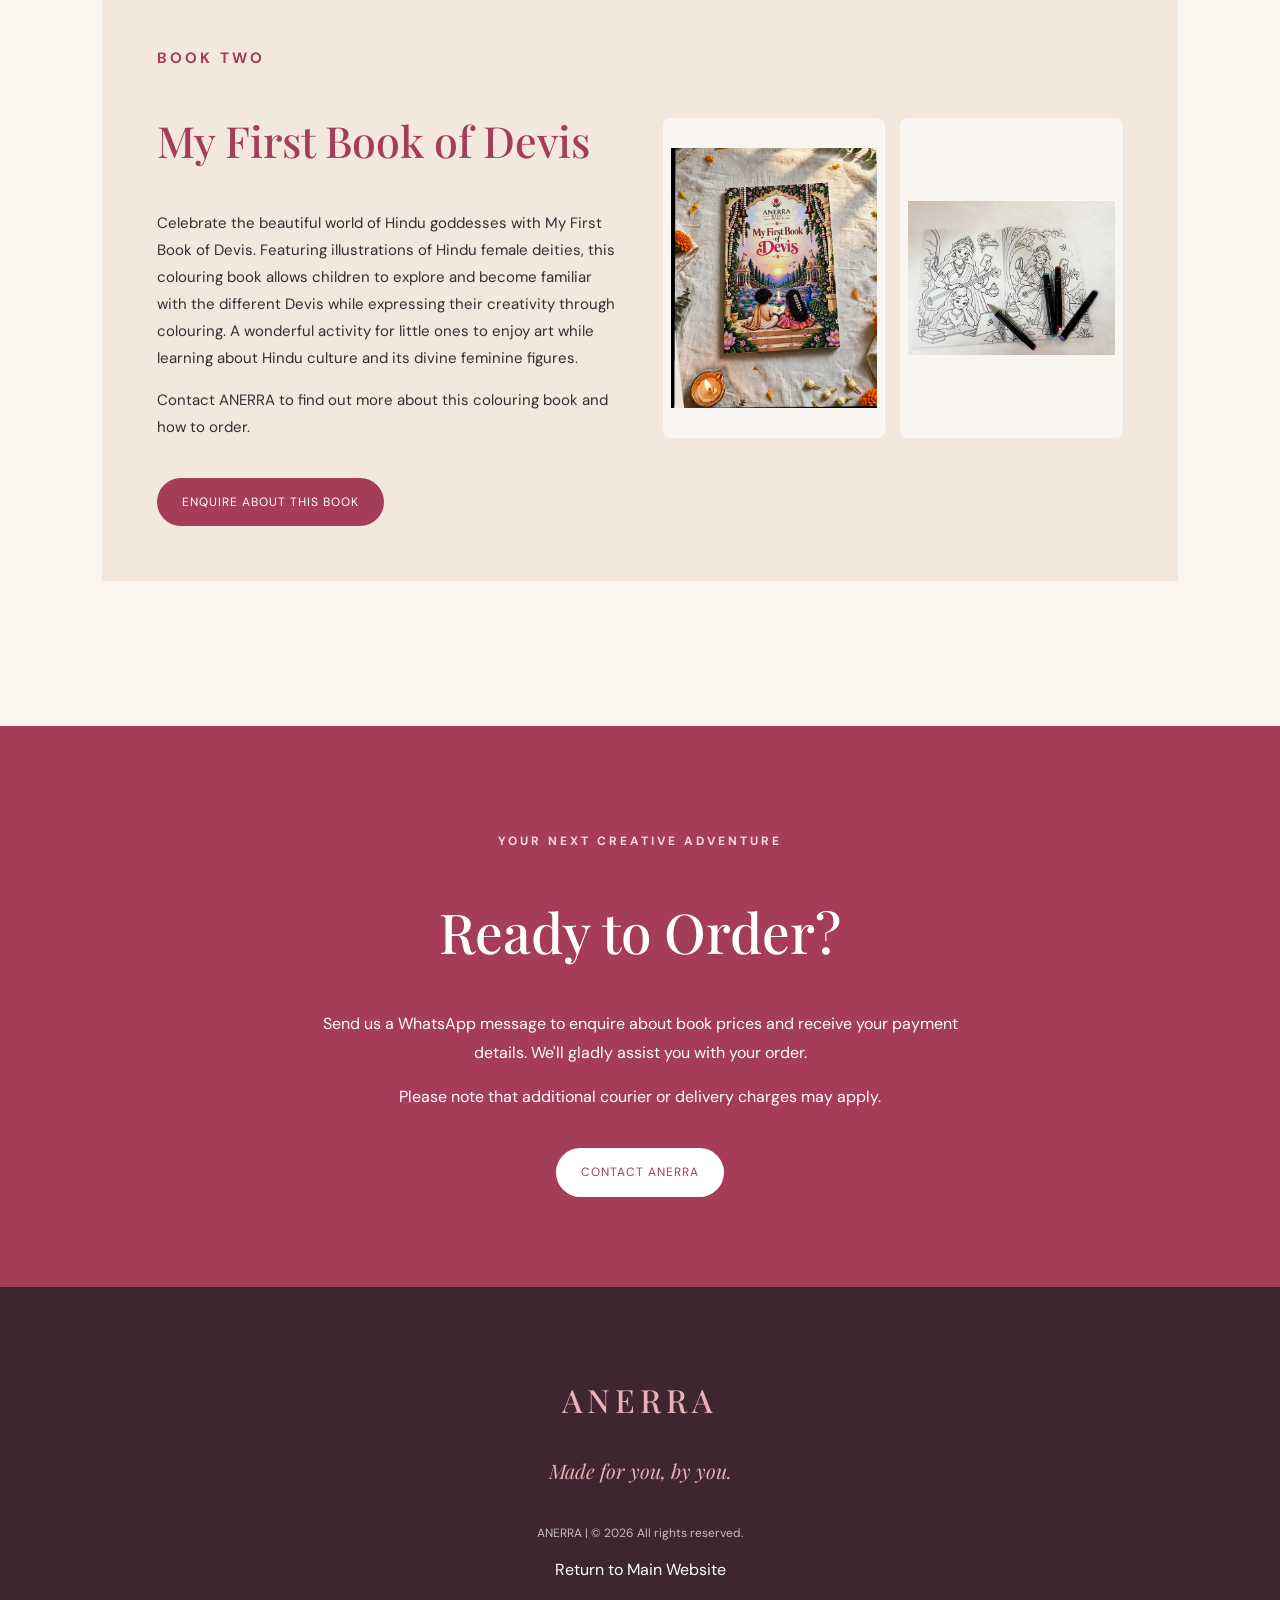
==== commit b53b184d: "Remove slogan from footer Removed the data-free creativity slogan from the footer." ====
--- a/anerra-kids.html
+++ b/anerra-kids.html
@@ -228,9 +228,7 @@
         Made for you, by you.
     </p>
 
-    <p>
-        Data-free creativity, made with love.
-    </p>
+   
 
     <p class="copyright">
         ANERRA | © 2026 All rights reserved.
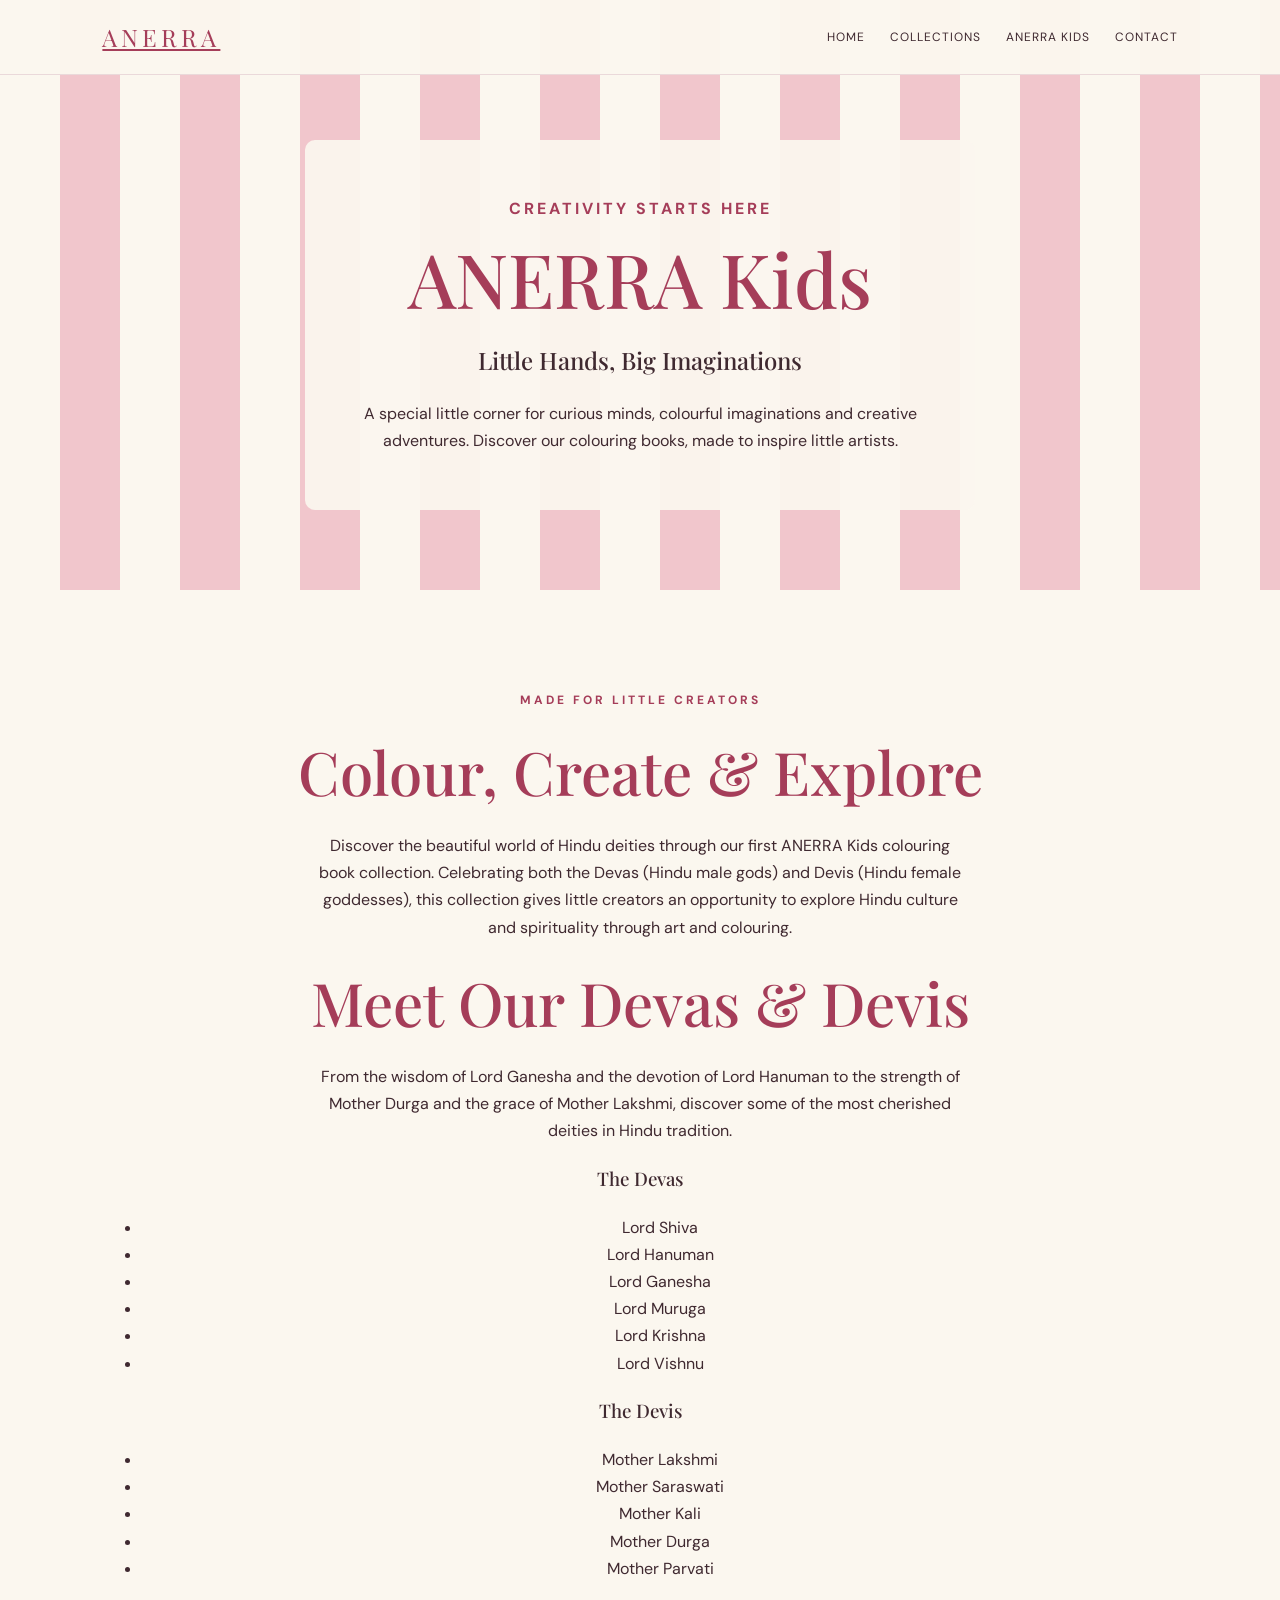
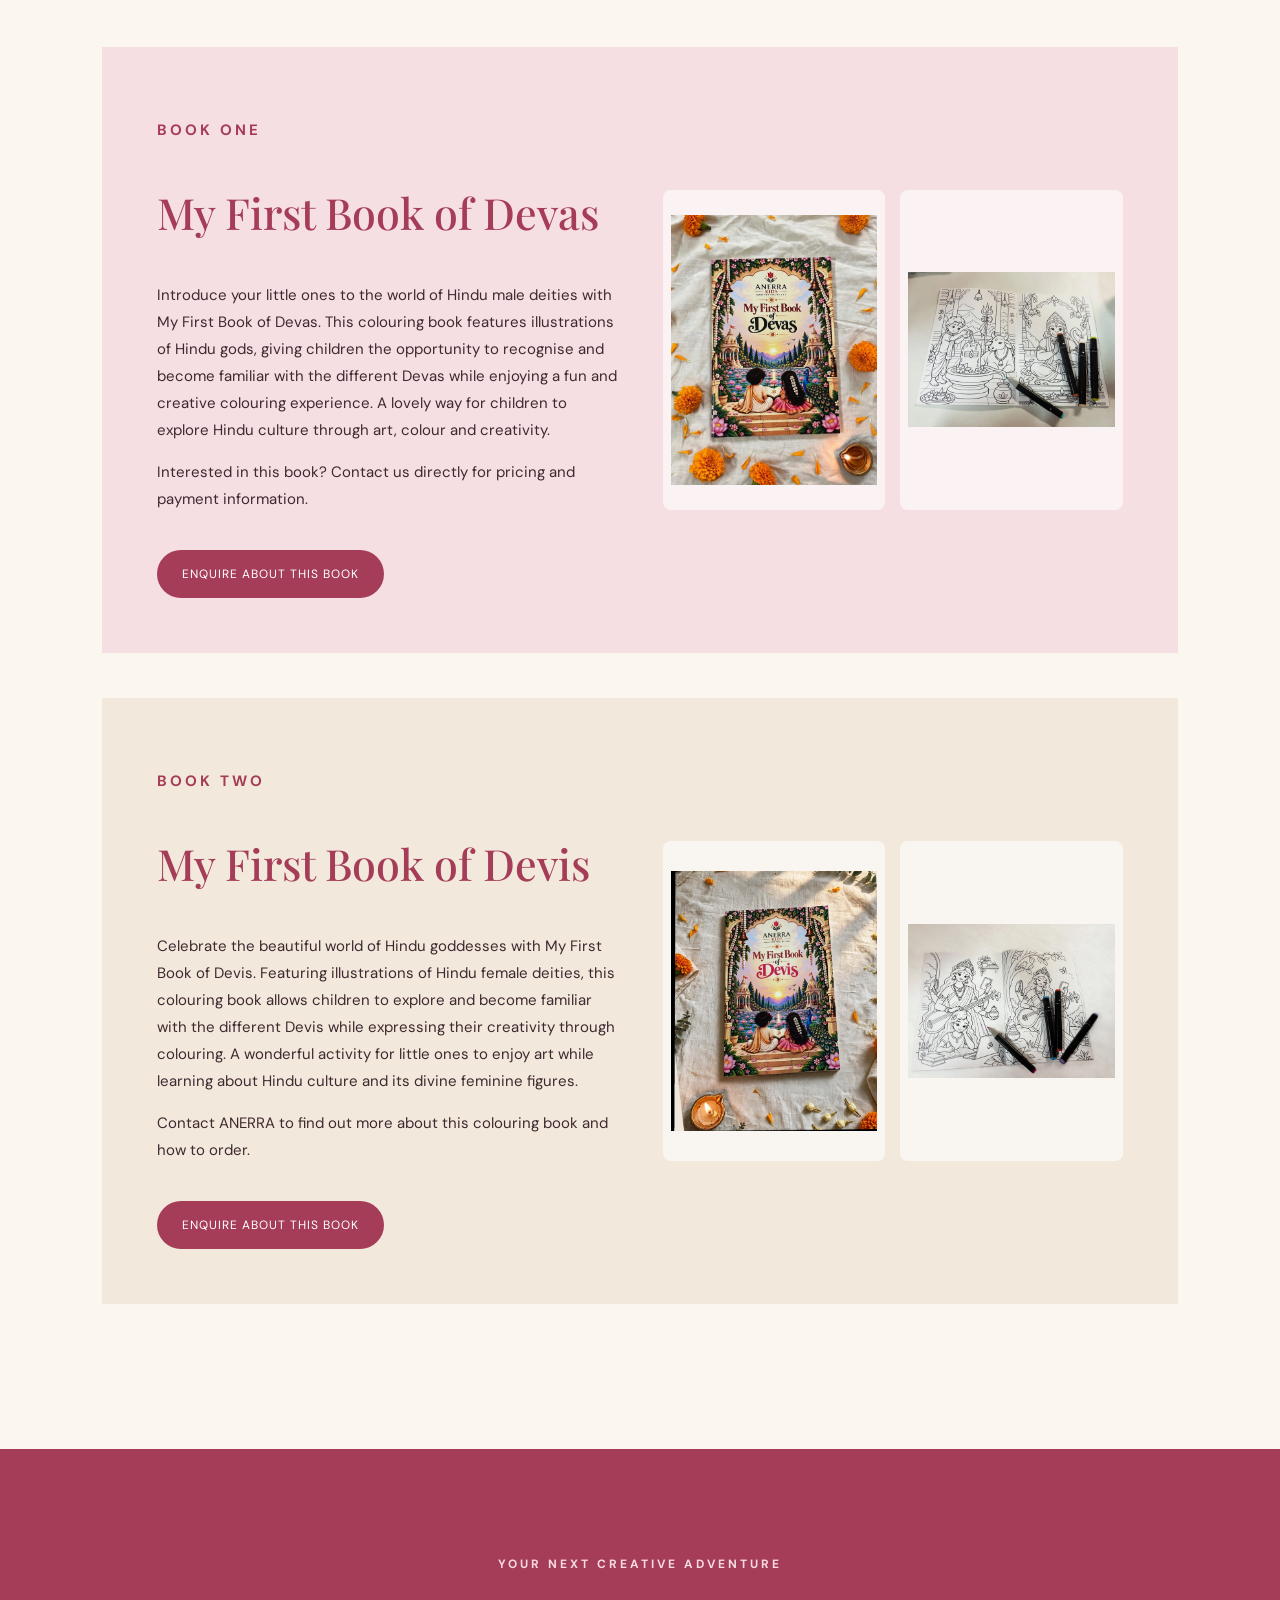
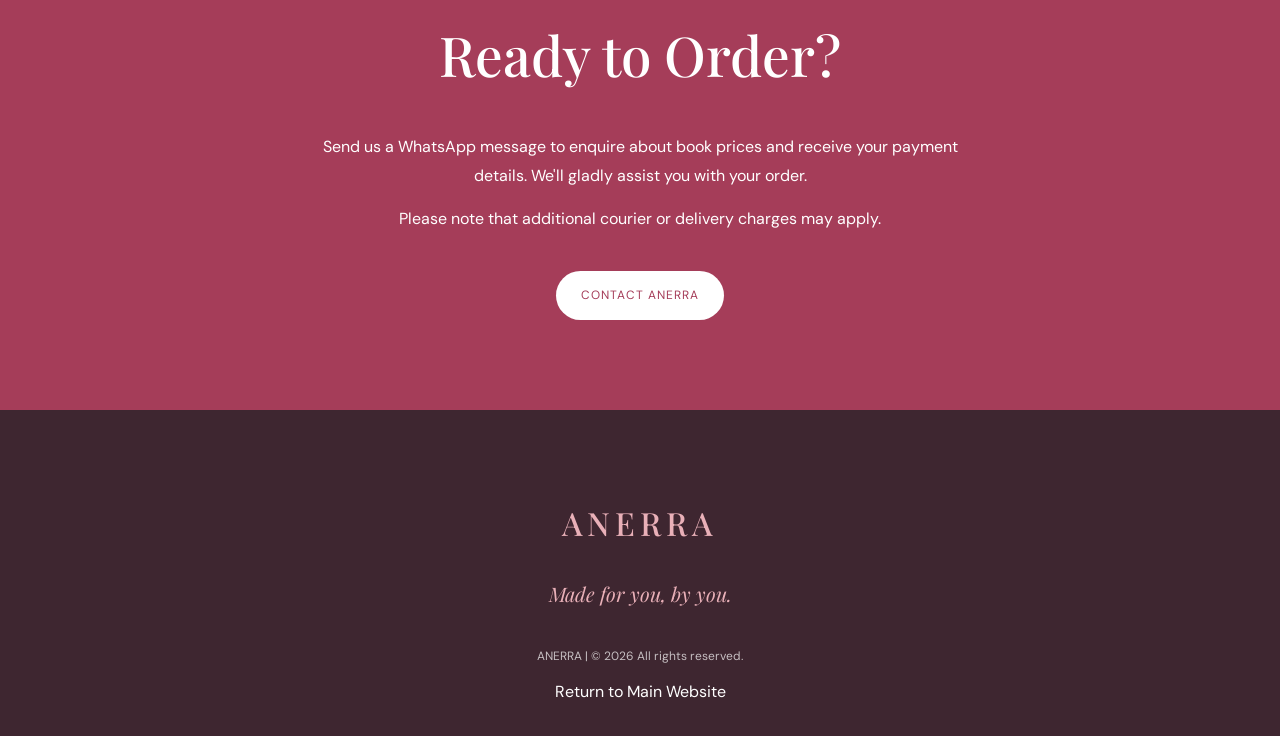
==== commit 61e67e51: "Enhance ANERRA Kids section with deity introductions Added an introduction to the ANERRA Kids colour" ====
--- a/anerra-kids.html
+++ b/anerra-kids.html
@@ -80,8 +80,49 @@
             <h2>Colour, Create & Explore</h2>
 
             <p>
-                Discover our colouring book collection and
-                let your little one's imagination bloom.
+                <p class="kids-intro">
+  Discover the beautiful world of Hindu deities through
+  our first ANERRA Kids colouring book collection.
+  Celebrating both the Devas (Hindu male gods) and Devis
+  (Hindu female goddesses), this collection gives little
+  creators an opportunity to explore Hindu culture and
+  spirituality through art and colouring.
+</p>
+
+<div class="kids-deity-intro">
+  <h2>Meet Our Devas &amp; Devis</h2>
+  <p>
+    From the wisdom of Lord Ganesha and the devotion of
+    Lord Hanuman to the strength of Mother Durga and the
+    grace of Mother Lakshmi, discover some of the most
+    cherished deities in Hindu tradition.
+  </p>
+
+  <div class="deity-columns">
+    <div>
+      <h3>The Devas</h3>
+      <ul>
+        <li>Lord Shiva</li>
+        <li>Lord Hanuman</li>
+        <li>Lord Ganesha</li>
+        <li>Lord Muruga</li>
+        <li>Lord Krishna</li>
+        <li>Lord Vishnu</li>
+      </ul>
+    </div>
+
+    <div>
+      <h3>The Devis</h3>
+      <ul>
+        <li>Mother Lakshmi</li>
+        <li>Mother Saraswati</li>
+        <li>Mother Kali</li>
+        <li>Mother Durga</li>
+        <li>Mother Parvati</li>
+      </ul>
+    </div>
+  </div>
+</div>
             </p>
 
         </div>
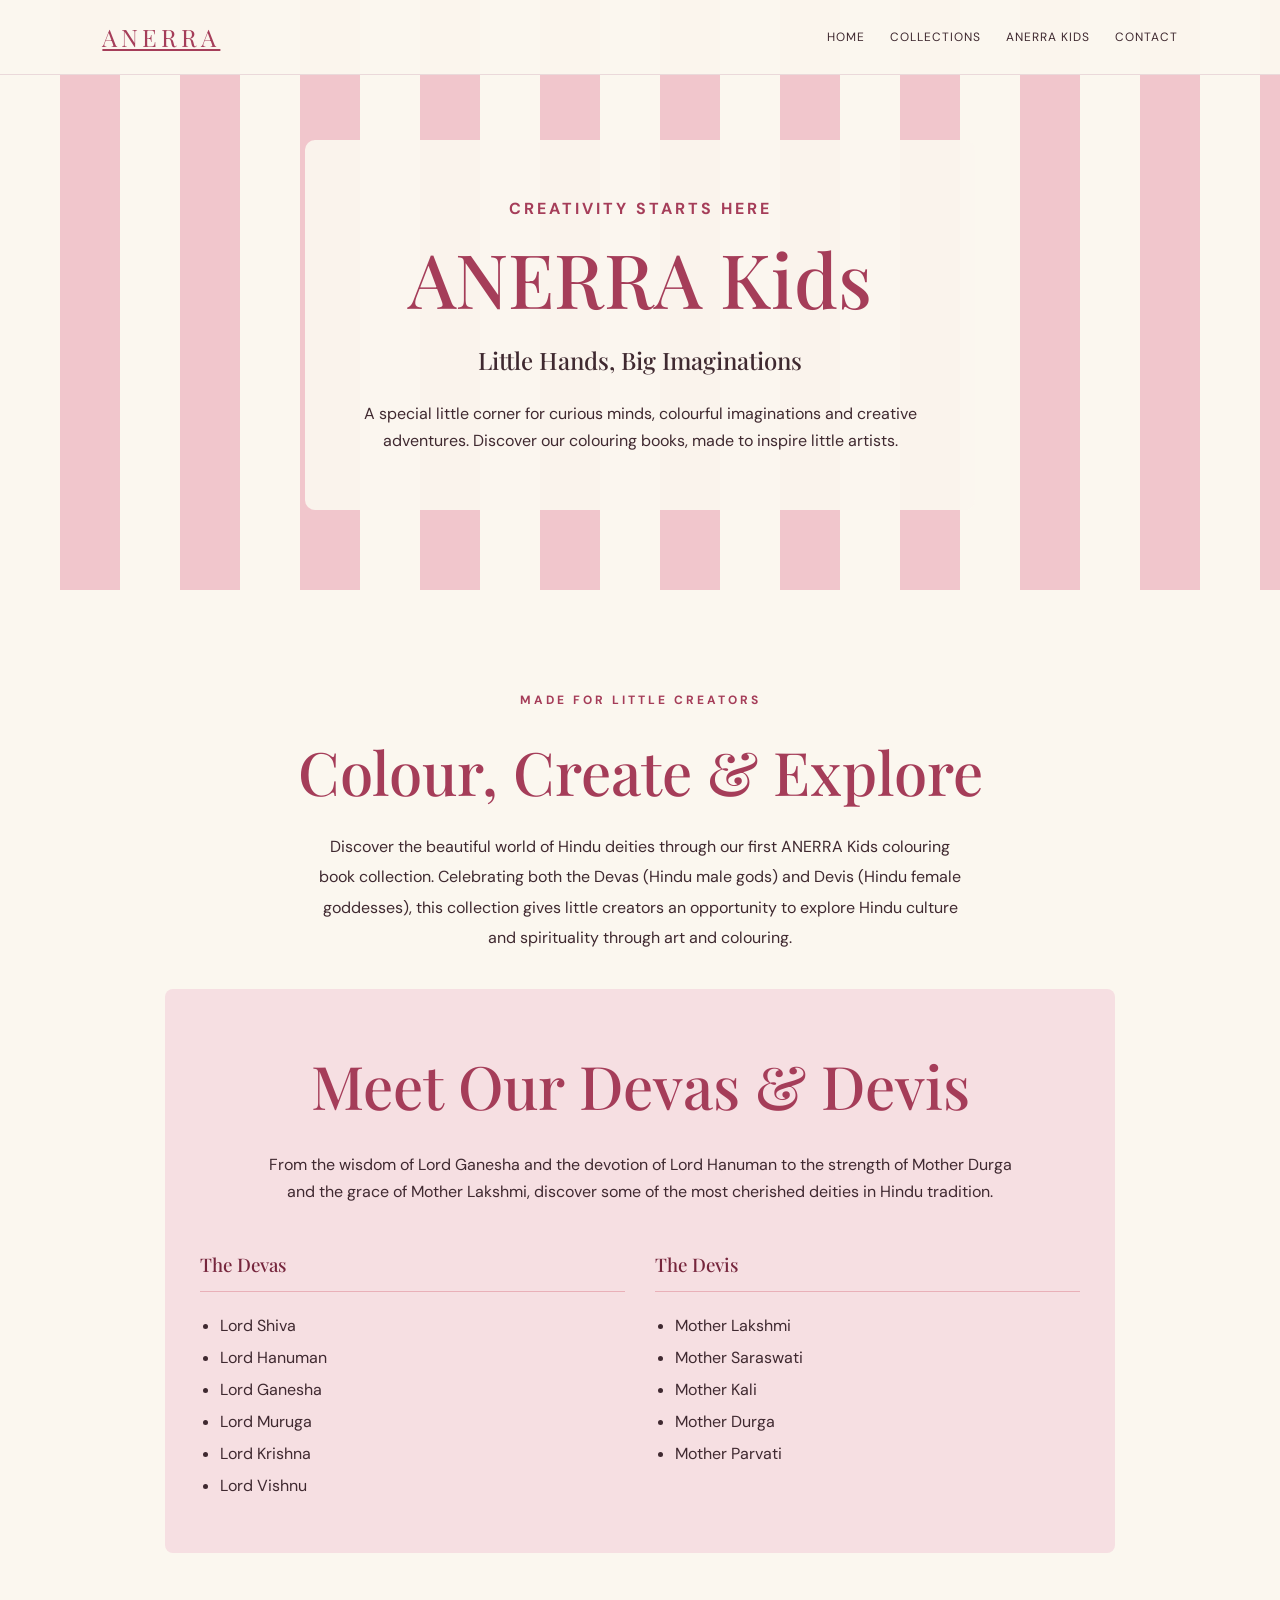
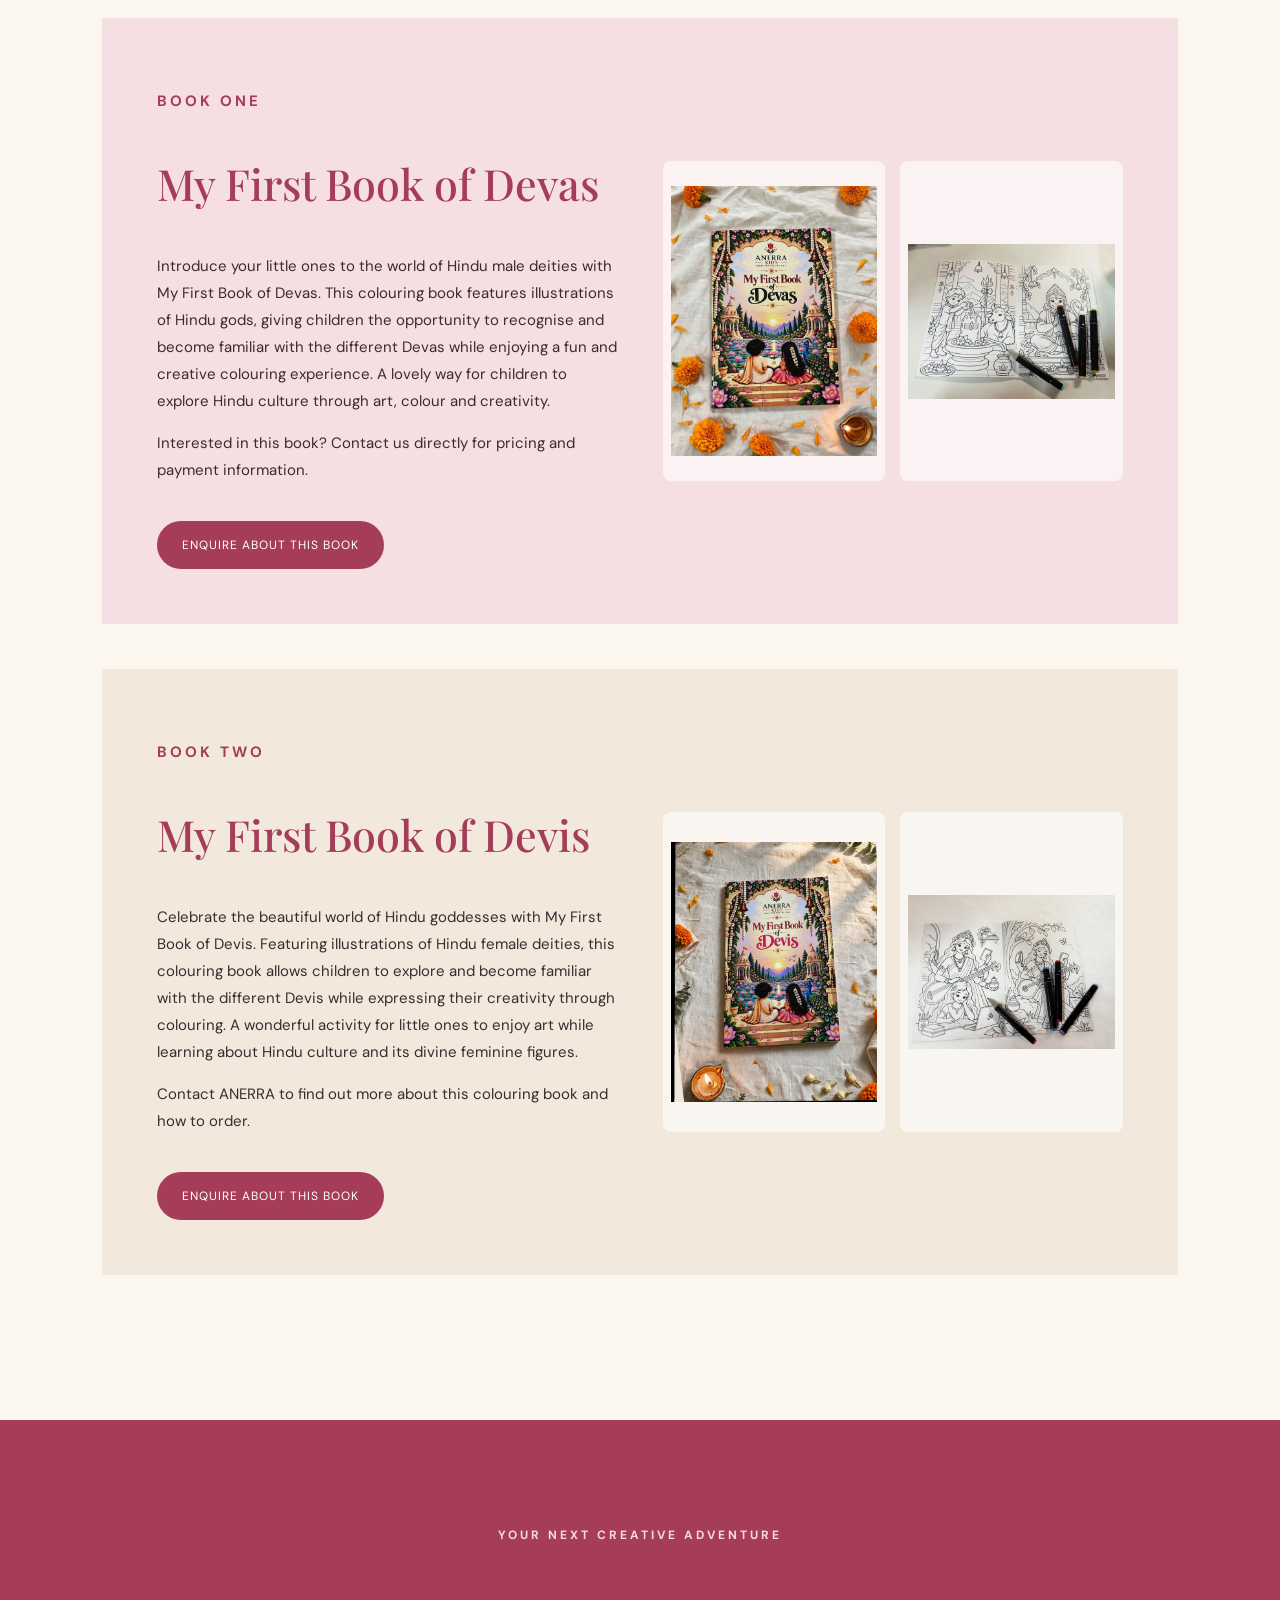
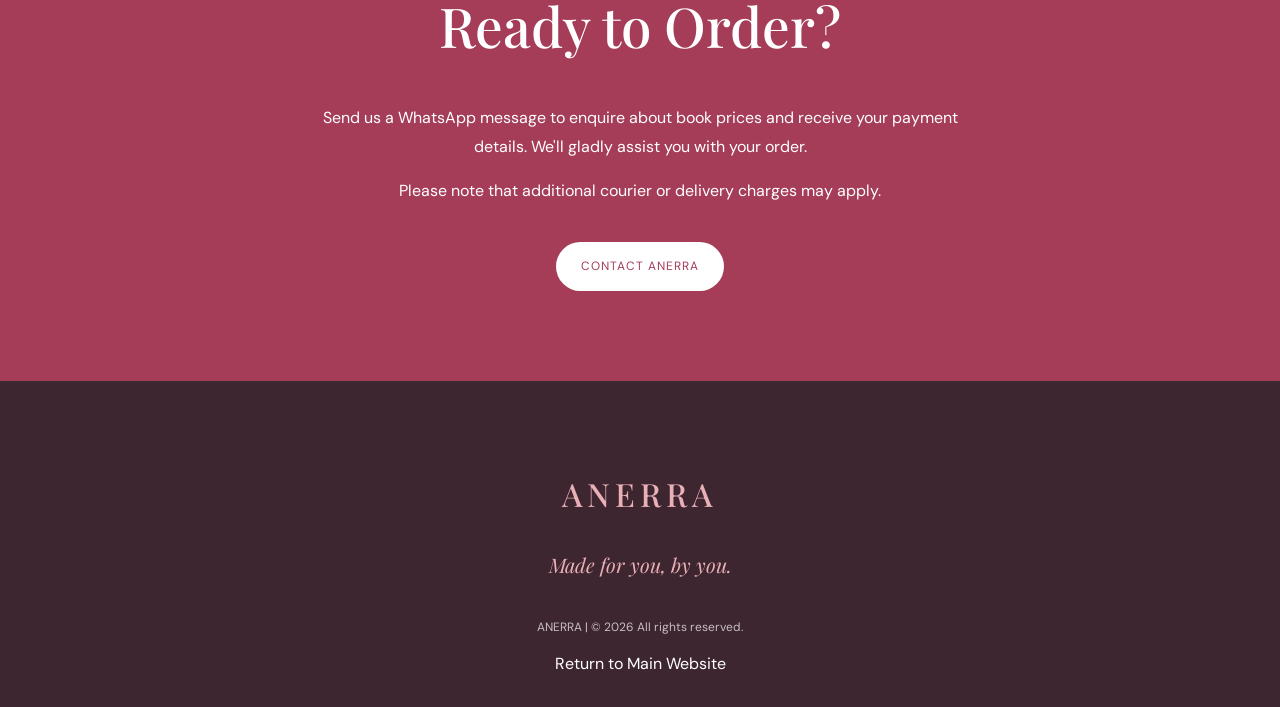
==== commit 96c260d2: "Revise title and meta description for SEO Updated the title and meta tags for SEO and clarity." ====
--- a/anerra-kids.html
+++ b/anerra-kids.html
@@ -5,10 +5,21 @@
     <meta charset="UTF-8">
     <meta name="viewport" content="width=device-width, initial-scale=1.0">
 
-    <title>ANERRA Kids | Made for You, by You</title>
-
-    <meta name="description"
-          content="Discover ANERRA Kids colouring books. Creative colouring adventures for little ones.">
+    <title>Hindu God Colouring Books for Kids | ANERRA Kids</title>
+
+<meta name="description" content="Explore ANERRA Kids' Hindu deity colouring books featuring Lord Shiva, Krishna, Ganesha, Hanuman, Vishnu, Muruga, and goddesses Lakshmi, Saraswati, Kali, Durga and Parvati.">
+
+<meta name="robots" content="index, follow">
+
+<link rel="canonical" href="https://www.anerra.co.za/anerra-kids">
+
+<meta name="author" content="ANERRA">
+
+<meta property="og:type" content="website">
+<meta property="og:title" content="Hindu God and Goddess Colouring Books for Kids | ANERRA">
+<meta property="og:description" content="Discover Hindu Devas and Devis through ANERRA Kids' creative colouring book collection.">
+<meta property="og:url" content="https://www.anerra.co.za/anerra-kids">
+<meta property="og:site_name" content="ANERRA">
 
     <link rel="stylesheet" href="style.css">
 </head>
--- a/style.css
+++ b/style.css
@@ -1293,3 +1293,58 @@
         padding: 70px 20px;
     }
 }
+
+.kids-intro {
+  max-width: 850px;
+  margin: 20px auto 35px;
+  line-height: 1.9;
+  color: var(--text);
+}
+
+.kids-deity-intro {
+  max-width: 950px;
+  margin: 35px auto 55px;
+  padding: 35px;
+  background: var(--pink-light);
+  border-radius: 8px;
+  text-align: center;
+}
+
+.kids-deity-intro h2 {
+  color: var(--rose);
+  margin-bottom: 15px;
+}
+
+.kids-deity-intro > p {
+  max-width: 750px;
+  margin: 0 auto 25px;
+}
+
+.deity-columns {
+  display: grid;
+  grid-template-columns: 1fr 1fr;
+  gap: 30px;
+  text-align: left;
+}
+
+.deity-columns h3 {
+  color: var(--rose-dark);
+  border-bottom: 1px solid var(--pink);
+  padding-bottom: 10px;
+}
+
+.deity-columns ul {
+  padding-left: 20px;
+  line-height: 2;
+}
+
+@media (max-width: 650px) {
+  .kids-deity-intro {
+    padding: 25px 18px;
+  }
+
+  .deity-columns {
+    grid-template-columns: 1fr;
+    gap: 15px;
+  }
+}
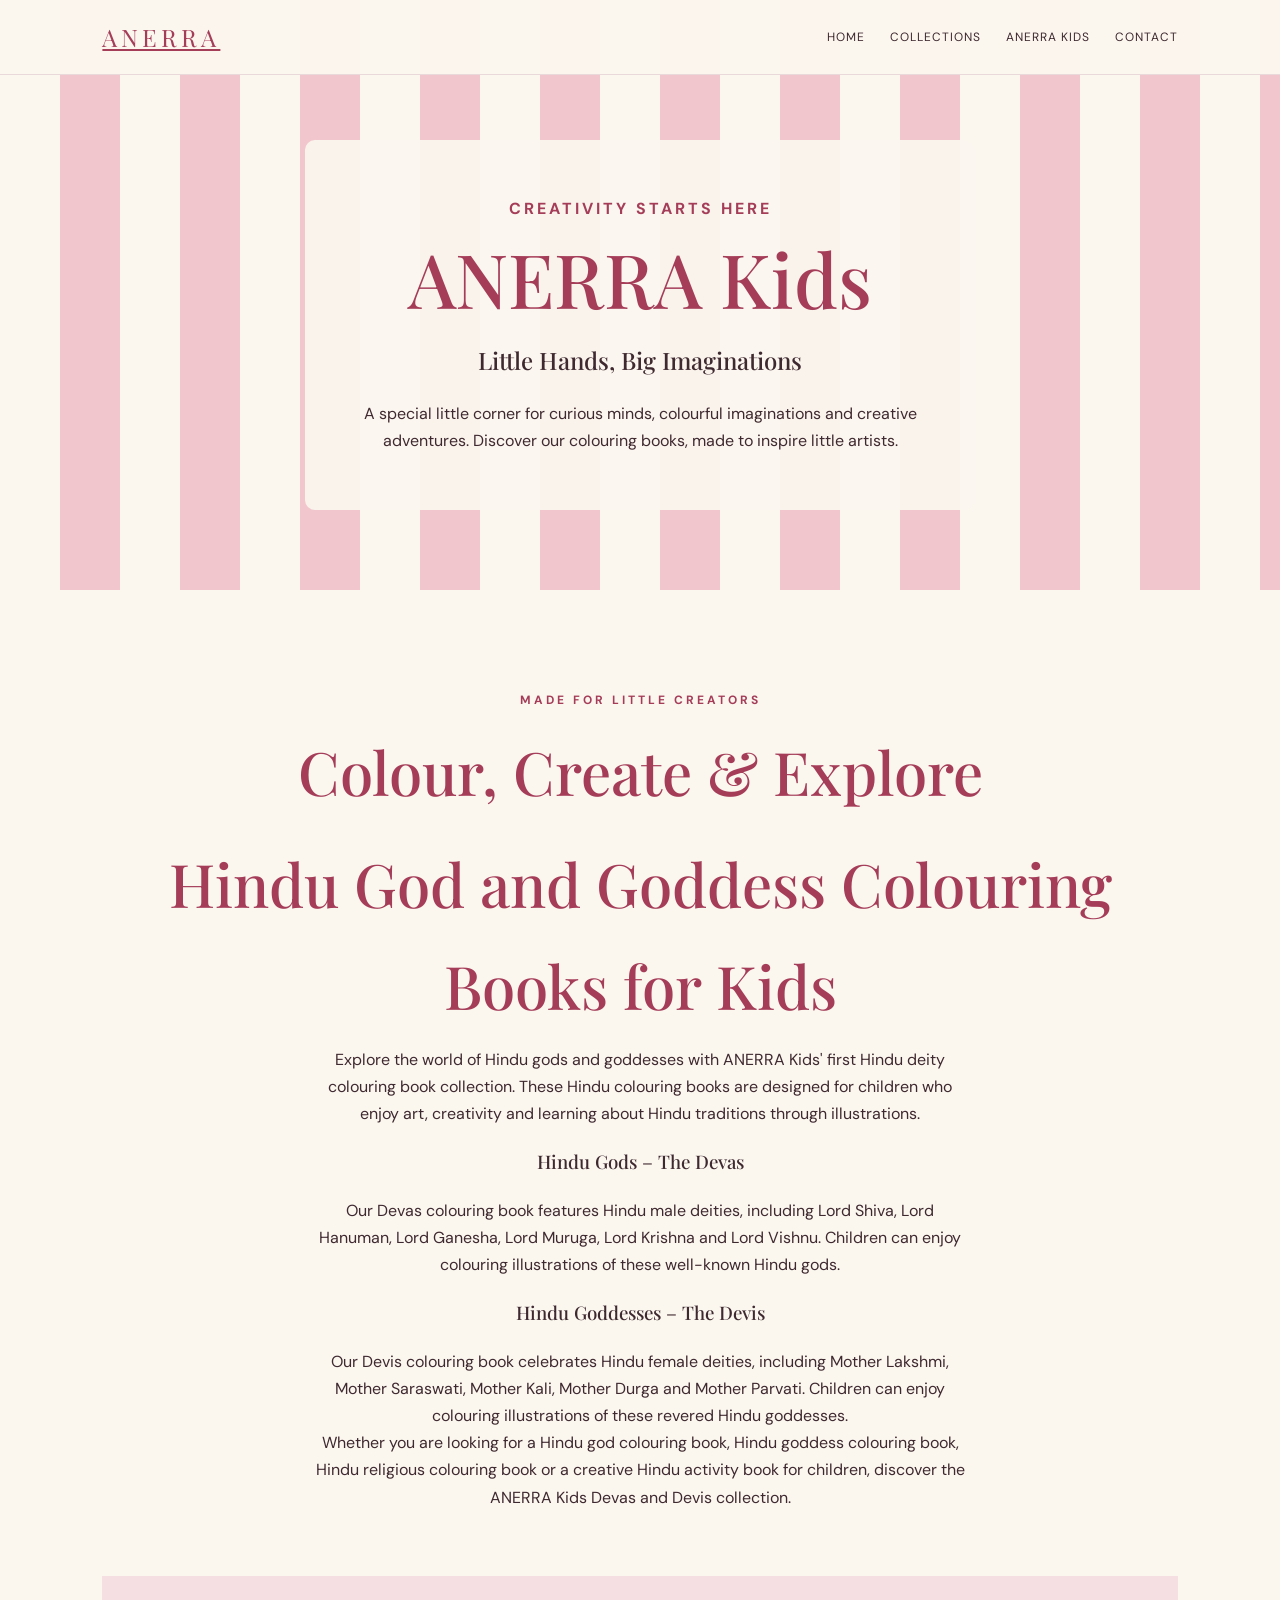
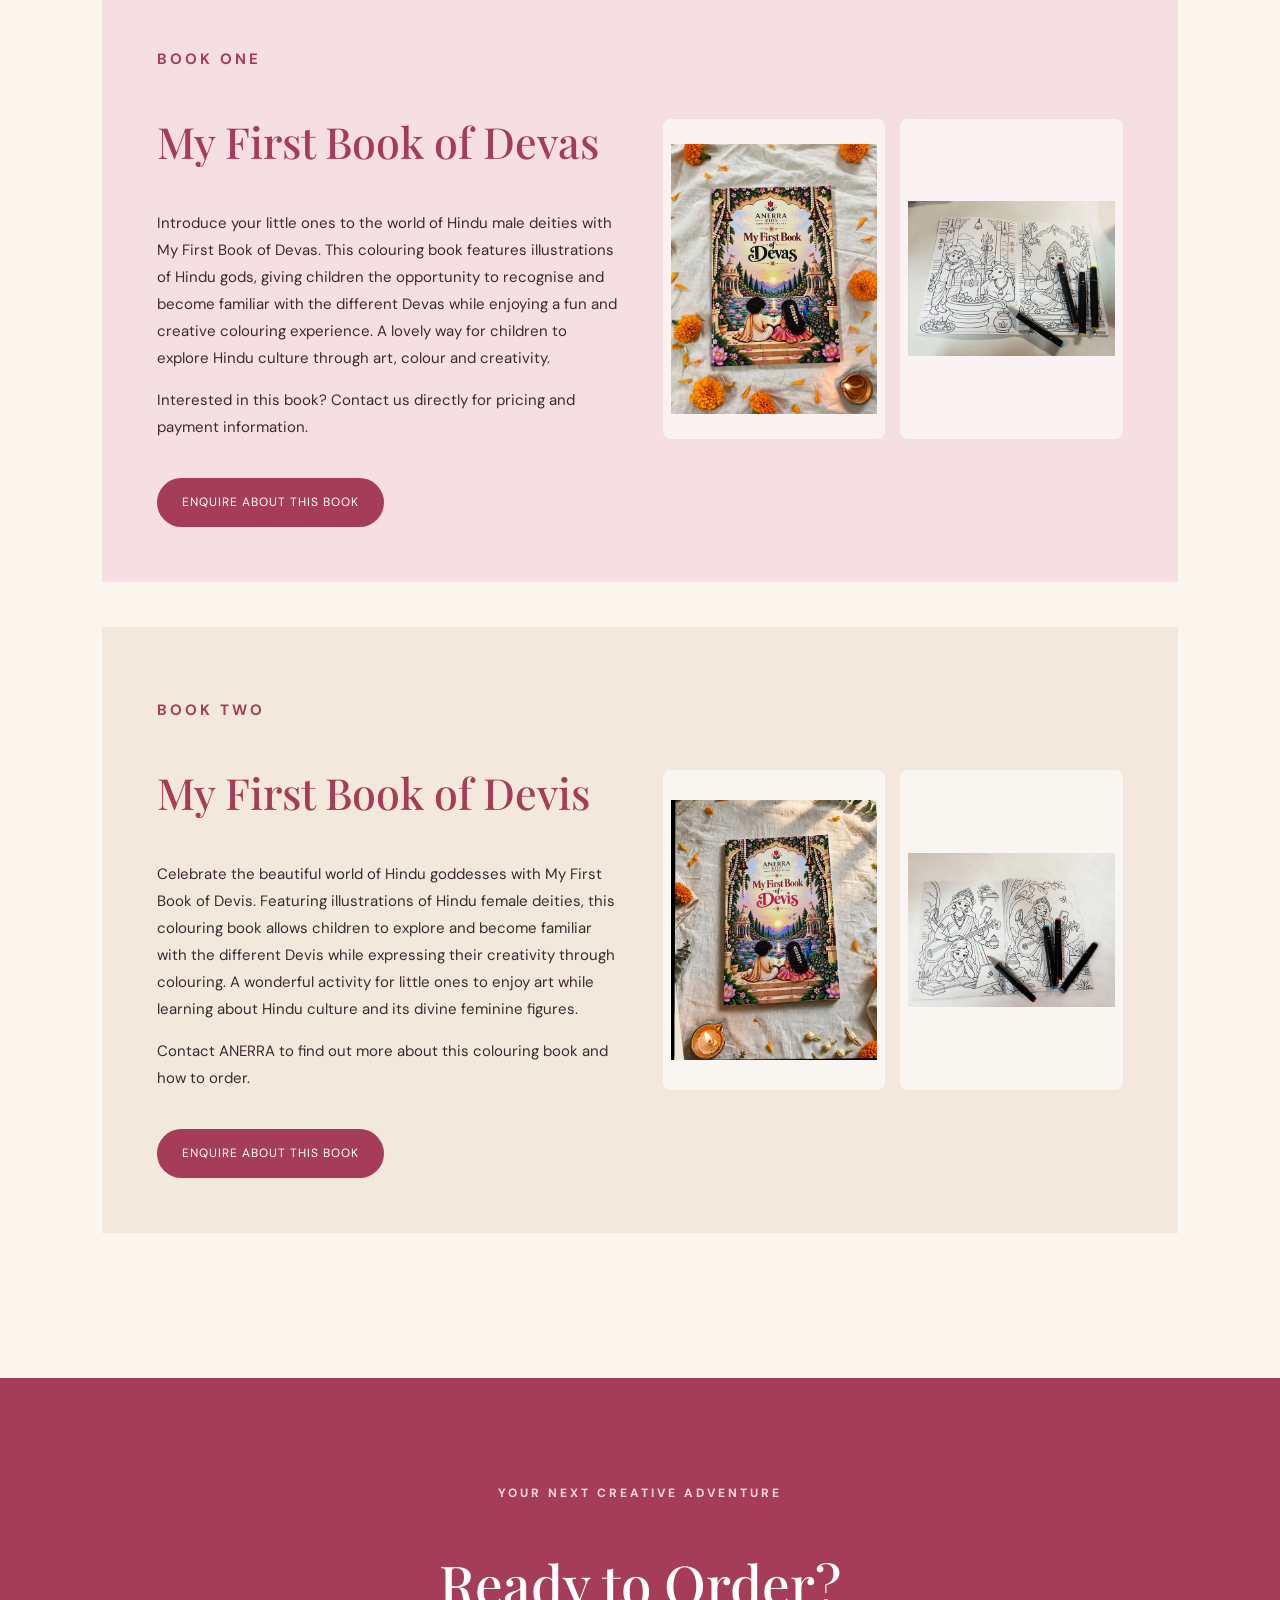
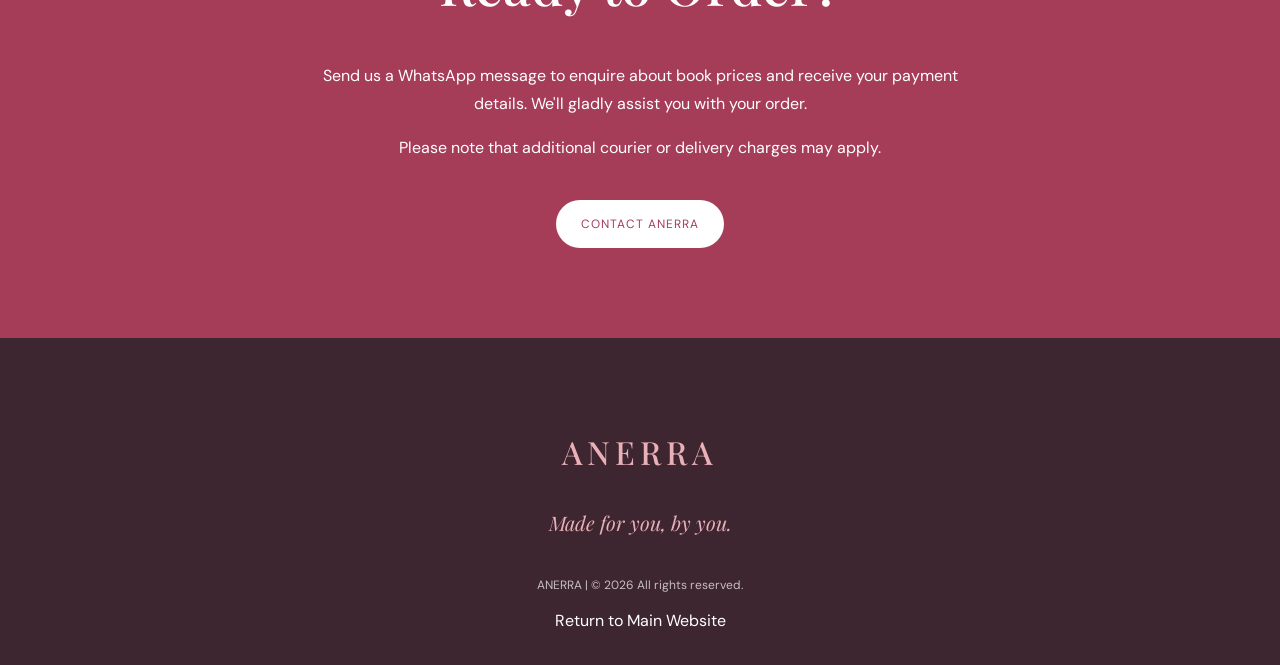
==== commit 2bf75f12: "Revise content for Hindu deity colouring books Updated content to enhance the introduction and descr" ====
--- a/anerra-kids.html
+++ b/anerra-kids.html
@@ -91,50 +91,44 @@
             <h2>Colour, Create & Explore</h2>
 
             <p>
-                <p class="kids-intro">
-  Discover the beautiful world of Hindu deities through
-  our first ANERRA Kids colouring book collection.
-  Celebrating both the Devas (Hindu male gods) and Devis
-  (Hindu female goddesses), this collection gives little
-  creators an opportunity to explore Hindu culture and
-  spirituality through art and colouring.
-</p>
-
-<div class="kids-deity-intro">
-  <h2>Meet Our Devas &amp; Devis</h2>
-  <p>
-    From the wisdom of Lord Ganesha and the devotion of
-    Lord Hanuman to the strength of Mother Durga and the
-    grace of Mother Lakshmi, discover some of the most
-    cherished deities in Hindu tradition.
-  </p>
-
-  <div class="deity-columns">
-    <div>
-      <h3>The Devas</h3>
-      <ul>
-        <li>Lord Shiva</li>
-        <li>Lord Hanuman</li>
-        <li>Lord Ganesha</li>
-        <li>Lord Muruga</li>
-        <li>Lord Krishna</li>
-        <li>Lord Vishnu</li>
-      </ul>
-    </div>
-
-    <div>
-      <h3>The Devis</h3>
-      <ul>
-        <li>Mother Lakshmi</li>
-        <li>Mother Saraswati</li>
-        <li>Mother Kali</li>
-        <li>Mother Durga</li>
-        <li>Mother Parvati</li>
-      </ul>
-    </div>
-  </div>
-</div>
-            </p>
+ <section class="kids-seo-content">
+  <h2>Hindu God and Goddess Colouring Books for Kids</h2>
+
+  <p>
+    Explore the world of Hindu gods and goddesses with
+    ANERRA Kids' first Hindu deity colouring book collection.
+    These Hindu colouring books are designed for children
+    who enjoy art, creativity and learning about Hindu
+    traditions through illustrations.
+  </p>
+
+  <h3>Hindu Gods – The Devas</h3>
+
+  <p>
+    Our Devas colouring book features Hindu male deities,
+    including Lord Shiva, Lord Hanuman, Lord Ganesha,
+    Lord Muruga, Lord Krishna and Lord Vishnu.
+    Children can enjoy colouring illustrations of these
+    well-known Hindu gods.
+  </p>
+
+  <h3>Hindu Goddesses – The Devis</h3>
+
+  <p>
+    Our Devis colouring book celebrates Hindu female
+    deities, including Mother Lakshmi, Mother Saraswati,
+    Mother Kali, Mother Durga and Mother Parvati.
+    Children can enjoy colouring illustrations of these
+    revered Hindu goddesses.
+  </p>
+
+  <p>
+    Whether you are looking for a Hindu god colouring book,
+    Hindu goddess colouring book, Hindu religious colouring
+    book or a creative Hindu activity book for children,
+    discover the ANERRA Kids Devas and Devis collection.
+  </p>
+</section>
 
         </div>
 
